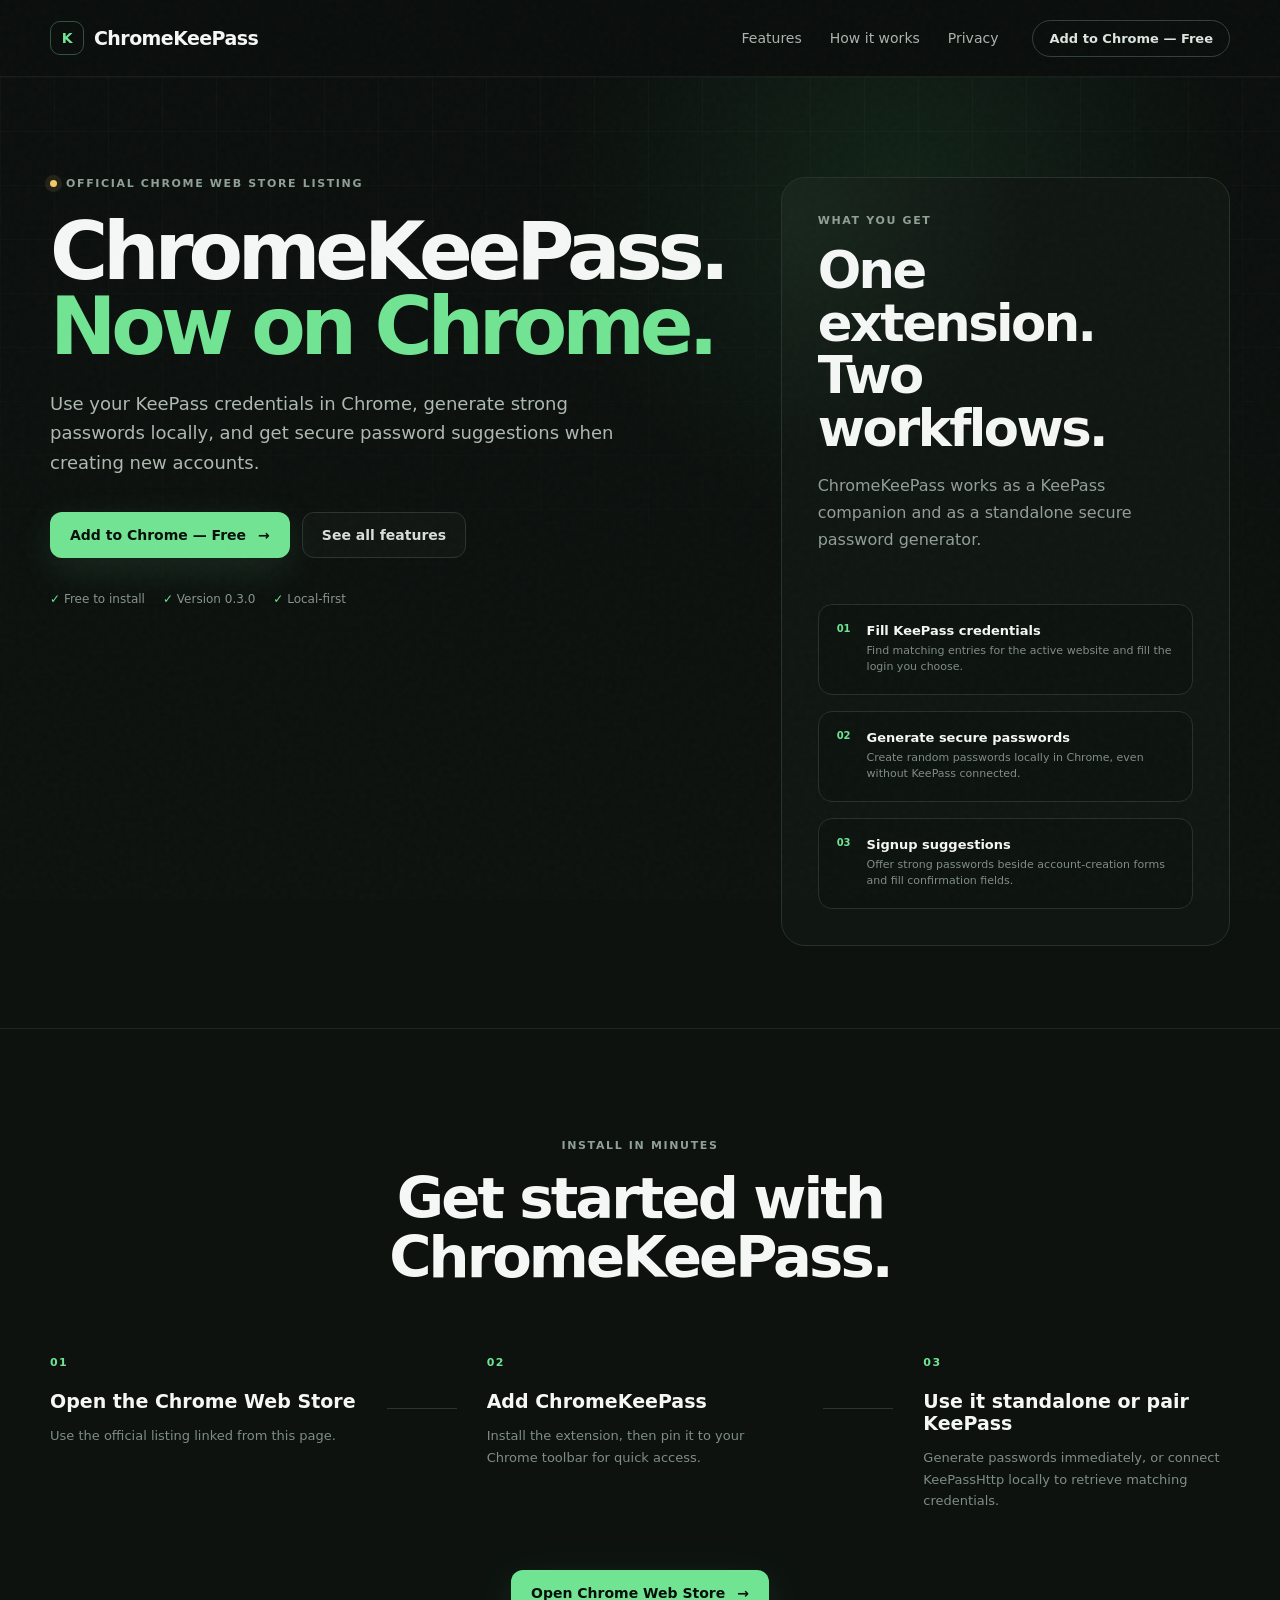
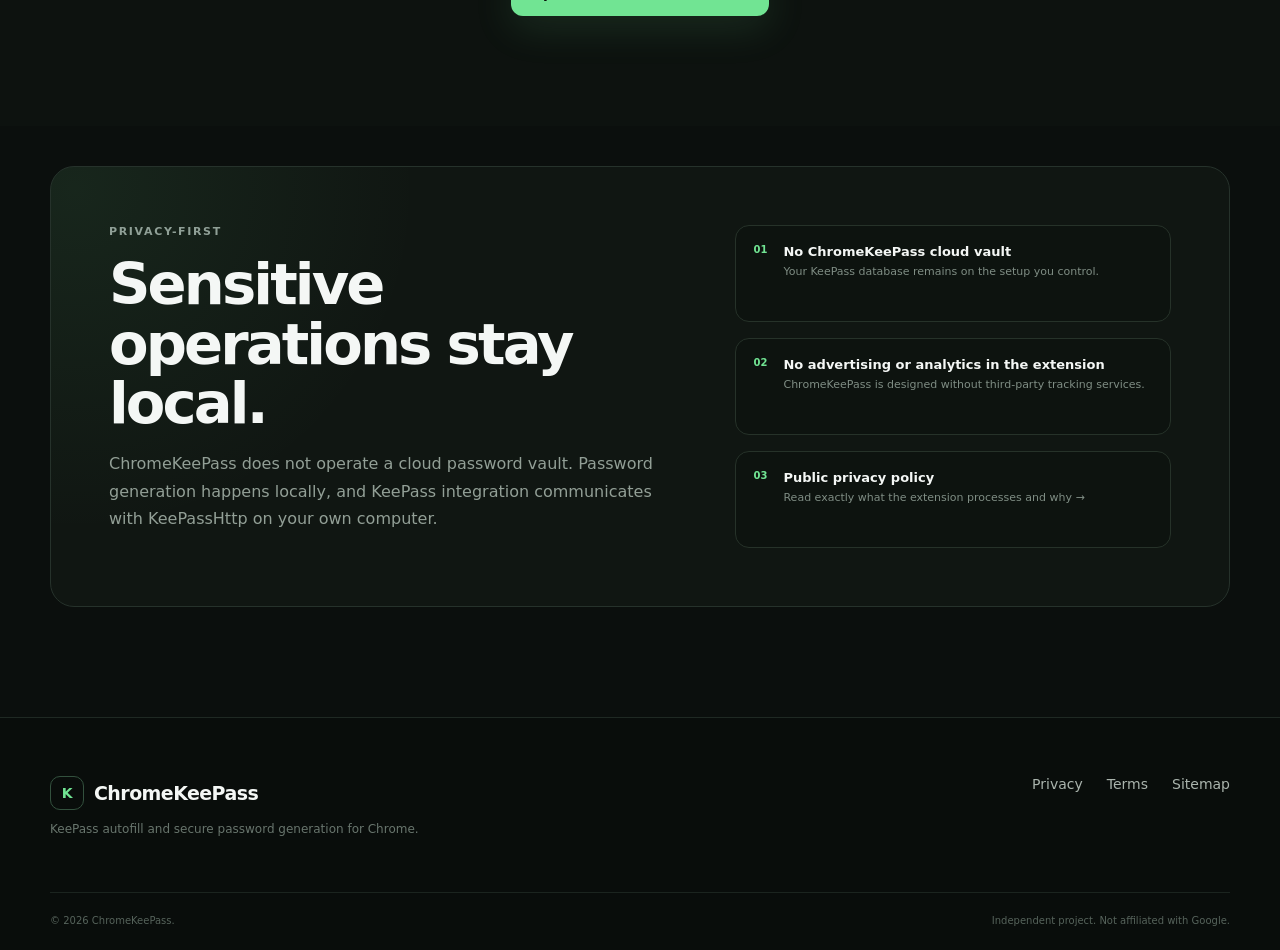
==== chrome-extension/index.html @ 98747f26 "Add files via upload" ====
<!doctype html>
<html lang="en">
<head>
  <meta charset="utf-8">
  <meta name="viewport" content="width=device-width,initial-scale=1">
  <title>ChromeKeePass Chrome Extension — KeePass autofill & secure passwords</title>
  <meta name="description" content="Install the ChromeKeePass Chrome extension to fill KeePass credentials, generate secure passwords locally, and get password suggestions on signup forms.">
  <meta name="theme-color" content="#0b0f0d">
  <meta property="og:type" content="website">
  <meta property="og:title" content="ChromeKeePass Chrome Extension — KeePass autofill & secure passwords">
  <meta property="og:description" content="Free Chrome extension for KeePass autofill, local password generation and secure signup suggestions.">
  <meta property="og:url" content="https://chromekeepass.com/chrome-extension/">
  <meta property="og:image" content="https://chromekeepass.com/assets/og-image.svg">
  <meta name="twitter:card" content="summary_large_image">
  <link rel="canonical" href="https://chromekeepass.com/chrome-extension/">
  <link rel="icon" href="/assets/favicon.svg" type="image/svg+xml">
  <link rel="stylesheet" href="/assets/styles.css">
  <script type="application/ld+json">
  {
    "@context":"https://schema.org",
    "@type":"SoftwareApplication",
    "name":"ChromeKeePass — KeePass companion",
    "applicationCategory":"BrowserApplication",
    "operatingSystem":"Google Chrome",
    "softwareVersion":"0.3.0",
    "description":"Use KeePass credentials in Chrome, generate secure passwords locally, and suggest passwords on account creation forms.",
    "url":"https://chromekeepass.com/chrome-extension/",
    "downloadUrl":"https://chromewebstore.google.com/detail/cpjcaabhelajbdeekeffbkckmcagmgfl",
    "offers":{"@type":"Offer","price":"0","priceCurrency":"USD"}
  }
  </script>
</head>
<body>
  <div class="noise" aria-hidden="true"></div>
  <header class="site-header">
    <div class="container nav-wrap">
      <a class="brand" href="/" aria-label="ChromeKeePass home"><span class="brand-mark small">K</span><span>ChromeKeePass</span></a>
      <nav class="desktop-nav" aria-label="Primary"><a href="/#features">Features</a><a href="/#how">How it works</a><a href="/privacy/">Privacy</a></nav>
      <a class="nav-cta" href="https://chromewebstore.google.com/detail/cpjcaabhelajbdeekeffbkckmcagmgfl" target="_blank" rel="noopener">Add to Chrome — Free</a>
      <button class="menu-btn" type="button" aria-label="Open menu" aria-expanded="false"><span></span><span></span></button>
    </div>
    <div class="mobile-menu" aria-hidden="true"><a href="/">Home</a><a href="/#features">Features</a><a href="https://chromewebstore.google.com/detail/cpjcaabhelajbdeekeffbkckmcagmgfl" target="_blank" rel="noopener">Add to Chrome — Free</a><a href="/privacy/">Privacy</a></div>
  </header>

  <main>
    <section class="hero extension-page-hero">
      <div class="container hero-grid extension-page-grid">
        <div class="hero-copy">
          <div class="eyebrow"><span class="dot review-dot"></span> Official Chrome Web Store listing</div>
          <h1>ChromeKeePass.<br><span>Now on Chrome.</span></h1>
          <p class="hero-lead">Use your KeePass credentials in Chrome, generate strong passwords locally, and get secure password suggestions when creating new accounts.</p>
          <div class="hero-actions">
            <a class="btn btn-primary" href="https://chromewebstore.google.com/detail/cpjcaabhelajbdeekeffbkckmcagmgfl" target="_blank" rel="noopener">Add to Chrome — Free <span>→</span></a>
            <a class="btn btn-ghost" href="/#features">See all features</a>
          </div>
          <div class="trust-row"><span><i>✓</i> Free to install</span><span><i>✓</i> Version 0.3.0</span><span><i>✓</i> Local-first</span></div>
        </div>
        <div class="security-card extension-summary-card">
          <div>
            <div class="eyebrow">WHAT YOU GET</div>
            <h2>One extension. Two workflows.</h2>
            <p>ChromeKeePass works as a KeePass companion and as a standalone secure password generator.</p>
          </div>
          <div class="security-list">
            <div><span>01</span><p><b>Fill KeePass credentials</b><small>Find matching entries for the active website and fill the login you choose.</small></p></div>
            <div><span>02</span><p><b>Generate secure passwords</b><small>Create random passwords locally in Chrome, even without KeePass connected.</small></p></div>
            <div><span>03</span><p><b>Signup suggestions</b><small>Offer strong passwords beside account-creation forms and fill confirmation fields.</small></p></div>
          </div>
        </div>
      </div>
    </section>

    <section class="section how">
      <div class="container">
        <div class="section-head centered"><div class="eyebrow">INSTALL IN MINUTES</div><h2>Get started with ChromeKeePass.</h2></div>
        <div class="steps">
          <article><span>01</span><h3>Open the Chrome Web Store</h3><p>Use the official listing linked from this page.</p></article>
          <div class="step-line"></div>
          <article><span>02</span><h3>Add ChromeKeePass</h3><p>Install the extension, then pin it to your Chrome toolbar for quick access.</p></article>
          <div class="step-line"></div>
          <article><span>03</span><h3>Use it standalone or pair KeePass</h3><p>Generate passwords immediately, or connect KeePassHttp locally to retrieve matching credentials.</p></article>
        </div>
        <div class="extension-install-cta"><a class="btn btn-primary" href="https://chromewebstore.google.com/detail/cpjcaabhelajbdeekeffbkckmcagmgfl" target="_blank" rel="noopener">Open Chrome Web Store <span>→</span></a></div>
      </div>
    </section>

    <section class="section security">
      <div class="container security-card">
        <div><div class="eyebrow">PRIVACY-FIRST</div><h2>Sensitive operations stay local.</h2><p>ChromeKeePass does not operate a cloud password vault. Password generation happens locally, and KeePass integration communicates with KeePassHttp on your own computer.</p></div>
        <div class="security-list">
          <div><span>01</span><p><b>No ChromeKeePass cloud vault</b><small>Your KeePass database remains on the setup you control.</small></p></div>
          <div><span>02</span><p><b>No advertising or analytics in the extension</b><small>ChromeKeePass is designed without third-party tracking services.</small></p></div>
          <div><span>03</span><p><b>Public privacy policy</b><small><a href="/privacy/">Read exactly what the extension processes and why →</a></small></p></div>
        </div>
      </div>
    </section>
  </main>

  <footer>
    <div class="container footer-grid"><div><a class="brand" href="/"><span class="brand-mark small">K</span><span>ChromeKeePass</span></a><p>KeePass autofill and secure password generation for Chrome.</p></div><div class="footer-links"><a href="/privacy/">Privacy</a><a href="/terms/">Terms</a><a href="/sitemap.xml">Sitemap</a></div></div>
    <div class="container footer-bottom"><span>© <span id="year"></span> ChromeKeePass.</span><span>Independent project. Not affiliated with Google.</span></div>
  </footer>
  <script src="/assets/app.js"></script>
</body>
</html>
---- assets/styles.css ----
:root{--bg:#0b0f0d;--panel:#111713;--panel2:#151d18;--text:#f4f7f5;--muted:#9aa69e;--line:#243029;--green:#71e493;--green2:#b8ffca;--ink:#0a130d;--white:#fff;--max:1180px}
*{box-sizing:border-box}html{scroll-behavior:smooth}body{margin:0;background:var(--bg);color:var(--text);font-family:Inter,ui-sans-serif,system-ui,-apple-system,BlinkMacSystemFont,"Segoe UI",sans-serif;-webkit-font-smoothing:antialiased;overflow-x:hidden}a{color:inherit;text-decoration:none}.container{width:min(var(--max),calc(100% - 40px));margin:auto}.noise{position:fixed;inset:0;pointer-events:none;opacity:.035;z-index:100;background-image:url("data:image/svg+xml,%3Csvg viewBox='0 0 180 180' xmlns='http://www.w3.org/2000/svg'%3E%3Cfilter id='n'%3E%3CfeTurbulence type='fractalNoise' baseFrequency='.9' numOctaves='4' stitchTiles='stitch'/%3E%3C/filter%3E%3Crect width='100%25' height='100%25' filter='url(%23n)' opacity='.7'/%3E%3C/svg%3E")}.site-header{position:sticky;top:0;z-index:50;background:rgba(11,15,13,.78);backdrop-filter:blur(18px);border-bottom:1px solid rgba(255,255,255,.06)}.nav-wrap{height:76px;display:flex;align-items:center;gap:34px}.brand{display:inline-flex;align-items:center;gap:10px;font-weight:780;letter-spacing:-.03em;font-size:19px}.brand-mark{width:34px;height:34px;color:var(--green);display:grid;place-items:center}.brand-mark svg{width:34px;height:34px}.brand-mark.small{border:1px solid #33513e;border-radius:10px;font-size:14px}.desktop-nav{display:flex;gap:28px;margin-left:auto}.desktop-nav a,.footer-links a{color:#aab4ad;font-size:14px}.desktop-nav a:hover,.footer-links a:hover{color:#fff}.nav-cta{font-size:13px;font-weight:700;padding:10px 16px;border:1px solid #334239;border-radius:999px;color:#dce5df}.menu-btn,.mobile-menu{display:none}.hero{position:relative;padding:100px 0 82px;background:radial-gradient(circle at 70% 12%,rgba(69,194,106,.11),transparent 28%),linear-gradient(180deg,#0b0f0d 0%,#0d120f 100%);overflow:hidden}.hero:before{content:"";position:absolute;inset:0;background-image:linear-gradient(rgba(255,255,255,.025) 1px,transparent 1px),linear-gradient(90deg,rgba(255,255,255,.025) 1px,transparent 1px);background-size:54px 54px;mask-image:linear-gradient(to bottom,black,transparent 80%)}.hero-grid{position:relative;display:grid;grid-template-columns:.95fr 1.05fr;gap:56px;align-items:center}.eyebrow{font-size:11px;letter-spacing:.15em;font-weight:800;color:#90a097;display:flex;align-items:center;gap:9px;text-transform:uppercase}.dot{width:7px;height:7px;border-radius:50%;background:var(--green);box-shadow:0 0 0 5px rgba(113,228,147,.1)}h1{font-size:clamp(56px,6.2vw,88px);line-height:.95;margin:24px 0 24px;letter-spacing:-.065em;font-weight:820}h1 span{color:var(--green)}.hero-lead{font-size:18px;line-height:1.65;color:#aeb9b1;max-width:610px}.hero-actions{display:flex;gap:12px;margin:34px 0}.btn{display:inline-flex;align-items:center;justify-content:center;gap:12px;border-radius:12px;padding:14px 19px;font-size:14px;font-weight:760;border:1px solid transparent;cursor:pointer}.btn-primary{background:var(--green);color:#08100a;box-shadow:0 12px 40px rgba(113,228,147,.12)}.btn-primary:hover{background:#83eea2}.btn-ghost{border-color:#2a352e;color:#d8dfda;background:rgba(255,255,255,.02)}.btn-light{background:white;color:#0a0f0c;padding:14px 22px}.trust-row{display:flex;gap:18px;flex-wrap:wrap;color:#87958b;font-size:12px}.trust-row i{font-style:normal;color:var(--green)}.hero-visual{position:relative;min-height:570px;display:grid;place-items:center}.browser-card{position:relative;width:min(100%,610px);height:460px;border:1px solid #334039;border-radius:20px;background:#151b17;box-shadow:0 40px 100px rgba(0,0,0,.45);overflow:visible;transform:rotate(1.2deg)}.browser-top{height:48px;border-bottom:1px solid #2d3731;background:#111612;border-radius:20px 20px 0 0;display:flex;align-items:center;gap:7px;padding:0 14px}.browser-top>span{width:8px;height:8px;border-radius:50%;background:#4a5650}.address{margin-left:12px;background:#1a211d;border:1px solid #2a342e;border-radius:7px;width:68%;height:28px;display:flex;align-items:center;padding:0 12px;color:#68766d;font-size:10px}.demo-page{height:411px;border-radius:0 0 20px 20px;background:linear-gradient(145deg,#0f1511,#18211b);display:flex;flex-direction:column;align-items:center;padding-top:52px}.demo-logo{font-weight:900;letter-spacing:.2em;color:#5a675f;font-size:13px}.login-card{margin-top:28px;width:66%;padding:24px;background:#f5f7f5;border-radius:14px;color:#172019;box-shadow:0 15px 60px rgba(0,0,0,.2)}.mini-label{font-size:14px;font-weight:800;margin:0 0 16px}.field{border:1px solid #dce2de;border-radius:8px;padding:10px 12px;margin-top:10px}.field span{display:block;color:#8a938d;font-size:8px;text-transform:uppercase;letter-spacing:.12em}.field b{font-size:11px}.fake-button{margin-top:14px;background:#101a13;color:white;text-align:center;border-radius:8px;padding:10px;font-size:10px;font-weight:800}.extension-popover{position:absolute;right:-40px;top:88px;width:330px;background:#0e1510;border:1px solid #35433a;border-radius:18px;box-shadow:0 30px 80px rgba(0,0,0,.55);padding:16px;transform:rotate(-1.2deg)}.pop-head{display:flex;align-items:center;gap:10px}.mini-mark{width:34px;height:34px;border-radius:10px;background:rgba(113,228,147,.12);color:var(--green);display:grid;place-items:center;font-weight:900}.pop-head strong{display:block;font-size:12px}.pop-head small{display:block;color:#77847b;font-size:9px;margin-top:2px}.status{margin-left:auto;width:8px;height:8px;background:var(--green);border-radius:50%;box-shadow:0 0 0 5px rgba(113,228,147,.08)}.site-match{margin-top:16px}.site-match>small{color:#6f7c74;font-size:9px;text-transform:uppercase;letter-spacing:.11em}.credential{display:flex;align-items:center;gap:10px;background:#151e18;border:1px solid #27352c;border-radius:12px;padding:11px;margin-top:8px}.avatar{width:32px;height:32px;border-radius:9px;background:#213126;color:var(--green2);display:grid;place-items:center;font-size:11px;font-weight:900}.credential div:nth-child(2){min-width:0}.credential strong,.credential span{display:block;white-space:nowrap;overflow:hidden;text-overflow:ellipsis}.credential strong{font-size:10px}.credential span{font-size:8px;color:#6d796f;margin-top:2px}.credential button{margin-left:auto;background:var(--green);border:0;border-radius:8px;width:28px;height:28px;font-weight:900}.pop-foot{display:flex;justify-content:space-between;color:#738078;font-size:8px;margin-top:12px;padding:0 3px}.pop-foot b{color:#aeb9b1}.float-chip{position:absolute;padding:9px 12px;border:1px solid #344139;border-radius:999px;background:#111713;color:#c6d0c9;font-size:10px;font-weight:700;box-shadow:0 12px 30px rgba(0,0,0,.25)}.chip-one{left:6px;bottom:58px}.chip-two{right:0;bottom:12px}.logos-strip{border-top:1px solid #1d2721;border-bottom:1px solid #1d2721;background:#0c110e}.strip-inner{height:86px;display:flex;align-items:center;justify-content:center;gap:24px;color:#546159}.strip-inner>span{font-size:11px;text-transform:uppercase;letter-spacing:.12em;margin-right:34px}.strip-inner b{font-size:12px;letter-spacing:.16em;color:#78857d}.strip-inner i{font-style:normal;color:#334139}.section{padding:110px 0}.section-head{max-width:700px}.section-head h2,.security-card h2,.early-card h2{font-size:clamp(38px,4.5vw,62px);line-height:1.03;letter-spacing:-.05em;margin:17px 0}.section-head p,.security-card>div>p,.early-card p{color:#929f96;line-height:1.7;font-size:16px}.feature-grid{margin-top:52px;display:grid;grid-template-columns:repeat(3,1fr);gap:14px}.feature-card{min-height:260px;border:1px solid #243029;background:linear-gradient(160deg,#111713,#0e1410);border-radius:18px;padding:28px;position:relative;overflow:hidden}.feature-card.featured{grid-column:span 2;background:radial-gradient(circle at 88% 18%,rgba(113,228,147,.09),transparent 35%),#111713}.icon{width:42px;height:42px;border-radius:12px;display:grid;place-items:center;background:#18221b;border:1px solid #2b3930}.feature-card h3{font-size:20px;margin:30px 0 10px;letter-spacing:-.03em}.feature-card p{color:#88968d;font-size:14px;line-height:1.65;max-width:430px}.mini-ui{position:absolute;right:26px;bottom:24px;width:49%;display:flex;align-items:center;gap:10px;background:#0c120e;border:1px solid #27342c;border-radius:12px;padding:12px}.site-dot{width:32px;height:32px;border-radius:10px;background:#1b2a20;color:var(--green);display:grid;place-items:center;font-weight:900}.mini-ui small,.mini-ui strong{display:block}.mini-ui small{color:#68756c;font-size:8px}.mini-ui strong{font-size:10px}.mini-ui b{margin-left:auto;font-size:9px;color:var(--green)}.how{border-top:1px solid #1e2822;background:#0d120f}.centered{text-align:center;margin:0 auto}.centered .eyebrow{justify-content:center}.steps{display:grid;grid-template-columns:1fr auto 1fr auto 1fr;gap:30px;align-items:start;margin-top:64px}.steps article span{color:var(--green);font-size:11px;font-weight:900;letter-spacing:.13em}.steps h3{font-size:19px;margin:20px 0 8px}.steps p{font-size:13px;color:#7f8d84;line-height:1.65}.step-line{width:70px;height:1px;background:#2a352f;margin-top:57px}.security{padding-top:40px}.security-card{border:1px solid #26322b;border-radius:24px;padding:58px;display:grid;grid-template-columns:1fr .8fr;gap:80px;background:radial-gradient(circle at 2% 5%,rgba(113,228,147,.08),transparent 28%),#101612}.security-list{display:grid;gap:16px}.security-list>div{display:flex;gap:16px;padding:18px;border:1px solid #263229;border-radius:14px;background:#0d130f}.security-list span{font-size:10px;color:var(--green);font-weight:800}.security-list p{margin:0}.security-list b,.security-list small{display:block}.security-list b{font-size:13px}.security-list small{font-size:11px;color:#7f8d84;margin-top:5px;line-height:1.5}.early{padding-top:20px}.early-card{position:relative;text-align:center;overflow:hidden;border-radius:26px;background:var(--green);color:#09110b;padding:82px 28px}.early-card .glow{position:absolute;width:420px;height:420px;border-radius:50%;right:-80px;top:-220px;background:rgba(255,255,255,.28);filter:blur(20px)}.early-card>*:not(.glow){position:relative}.eyebrow.light{color:#2a5a37;justify-content:center}.eyebrow.light .dot{background:#0d3419;box-shadow:0 0 0 5px rgba(10,52,24,.1)}.early-card h2{max-width:850px;margin:18px auto}.early-card p{max-width:620px;margin:0 auto 28px;color:#326041}.early-card small{display:block;margin-top:12px;color:#3c6748}.faq-grid{display:grid;grid-template-columns:.6fr 1fr;gap:80px}.accordion details{border-bottom:1px solid #25312a;padding:22px 0}.accordion summary{list-style:none;cursor:pointer;font-size:15px;font-weight:750;display:flex;justify-content:space-between}.accordion summary::-webkit-details-marker{display:none}.accordion summary span{color:#6f7f74}.accordion details[open] summary span{transform:rotate(45deg)}.accordion p{font-size:13px;line-height:1.7;color:#86948b;max-width:680px}footer{border-top:1px solid #1f2923;padding:58px 0 24px;background:#090d0b}.footer-grid{display:flex;justify-content:space-between;align-items:flex-start}.footer-grid p{font-size:12px;color:#68756d;margin:12px 0}.footer-links{display:flex;gap:24px}.footer-bottom{border-top:1px solid #1b241f;margin-top:44px;padding-top:22px;display:flex;justify-content:space-between;color:#56635b;font-size:10px}
.legal-page{min-height:70vh;padding:90px 0 120px}.legal-shell{max-width:760px}.legal-shell h1{font-size:56px}.legal-shell h2{font-size:22px;margin-top:40px}.legal-shell p,.legal-shell li{color:#96a29a;line-height:1.75;font-size:14px}.legal-shell .updated{color:#68756d;font-size:12px;margin-bottom:36px}.back-link{display:inline-flex;margin-bottom:30px;color:var(--green);font-size:13px}
.not-found{min-height:calc(100vh - 77px);display:grid;place-items:center;text-align:center;padding:40px}.not-found .code{font-size:clamp(120px,22vw,260px);font-weight:900;letter-spacing:-.09em;color:#15211a;line-height:.7}.not-found h1{font-size:46px;margin:30px 0 12px}.not-found p{color:#849188;max-width:480px;margin:0 auto 28px}
@media(max-width:900px){.desktop-nav,.nav-cta{display:none}.menu-btn{display:grid;margin-left:auto;width:42px;height:42px;background:transparent;border:1px solid #2b3730;border-radius:10px;place-content:center;gap:6px}.menu-btn span{display:block;width:18px;height:1px;background:#d8e0da}.mobile-menu{position:absolute;left:0;right:0;top:76px;background:#0d120f;border-bottom:1px solid #263029;padding:14px 20px 20px}.mobile-menu.open{display:grid;gap:4px}.mobile-menu a{padding:13px;border-bottom:1px solid #1b241f;color:#c1cbc4}.hero{padding-top:72px}.hero-grid{grid-template-columns:1fr}.hero-copy{text-align:center}.hero-copy .eyebrow{justify-content:center}.hero-lead{margin-left:auto;margin-right:auto}.hero-actions,.trust-row{justify-content:center}.hero-visual{min-height:520px}.feature-grid{grid-template-columns:1fr 1fr}.feature-card.featured{grid-column:span 2}.steps{grid-template-columns:1fr;gap:12px}.step-line{width:1px;height:34px;margin:0 0 0 16px}.security-card{grid-template-columns:1fr;gap:40px;padding:38px}.faq-grid{grid-template-columns:1fr;gap:20px}}
@media(max-width:620px){.container{width:min(100% - 28px,var(--max))}.nav-wrap{height:68px}.mobile-menu{top:68px}.hero{padding:58px 0 48px}.hero-grid{gap:28px}h1{font-size:50px}.hero-lead{font-size:15px}.hero-actions{flex-direction:column;align-items:stretch;max-width:380px;margin:28px auto}.trust-row{gap:10px 14px;font-size:10px}.hero-visual{min-height:400px}.browser-card{height:330px}.browser-top{height:38px}.demo-page{height:291px;padding-top:28px}.login-card{margin-top:18px;width:78%;padding:16px}.extension-popover{width:260px;right:-8px;top:66px;padding:12px}.float-chip{font-size:8px}.chip-one{left:-5px;bottom:22px}.chip-two{right:-5px;bottom:-20px}.logos-strip{display:none}.section{padding:78px 0}.section-head h2,.security-card h2,.early-card h2{font-size:39px}.feature-grid{grid-template-columns:1fr}.feature-card.featured{grid-column:span 1;min-height:320px}.mini-ui{left:24px;right:24px;bottom:22px;width:auto}.security-card{padding:26px;border-radius:18px}.early-card{padding:58px 20px;border-radius:20px}.faq-grid{gap:0}.footer-grid,.footer-bottom{flex-direction:column;gap:24px}.footer-links{flex-wrap:wrap}.footer-bottom{gap:8px}.legal-shell h1{font-size:44px}.not-found h1{font-size:36px}}

/* Release status */
.review-dot{background:#f3c969;box-shadow:0 0 0 5px rgba(243,201,105,.10)}
.review-card{background:linear-gradient(135deg,#71e493 0%,#95efae 100%)}
.status-button{cursor:default;user-select:none;opacity:.92}

/* Chrome Web Store live + dedicated extension page */
.extension-page-grid{align-items:stretch}.extension-summary-card{padding:36px;gap:34px;grid-template-columns:1fr}.extension-summary-card h2{font-size:clamp(34px,4vw,52px)}.extension-install-cta{display:flex;justify-content:center;margin-top:46px}.mobile-menu a[href*="chromewebstore"]{color:var(--green);font-weight:800}.nav-cta:hover{border-color:#71e493;color:#71e493}.early-card .btn-light{margin-top:2px}
@media(max-width:900px){.extension-page-grid{grid-template-columns:1fr}.extension-summary-card{margin-top:12px}}
@media(max-width:620px){.extension-summary-card{padding:24px}.extension-install-cta .btn{width:100%}}
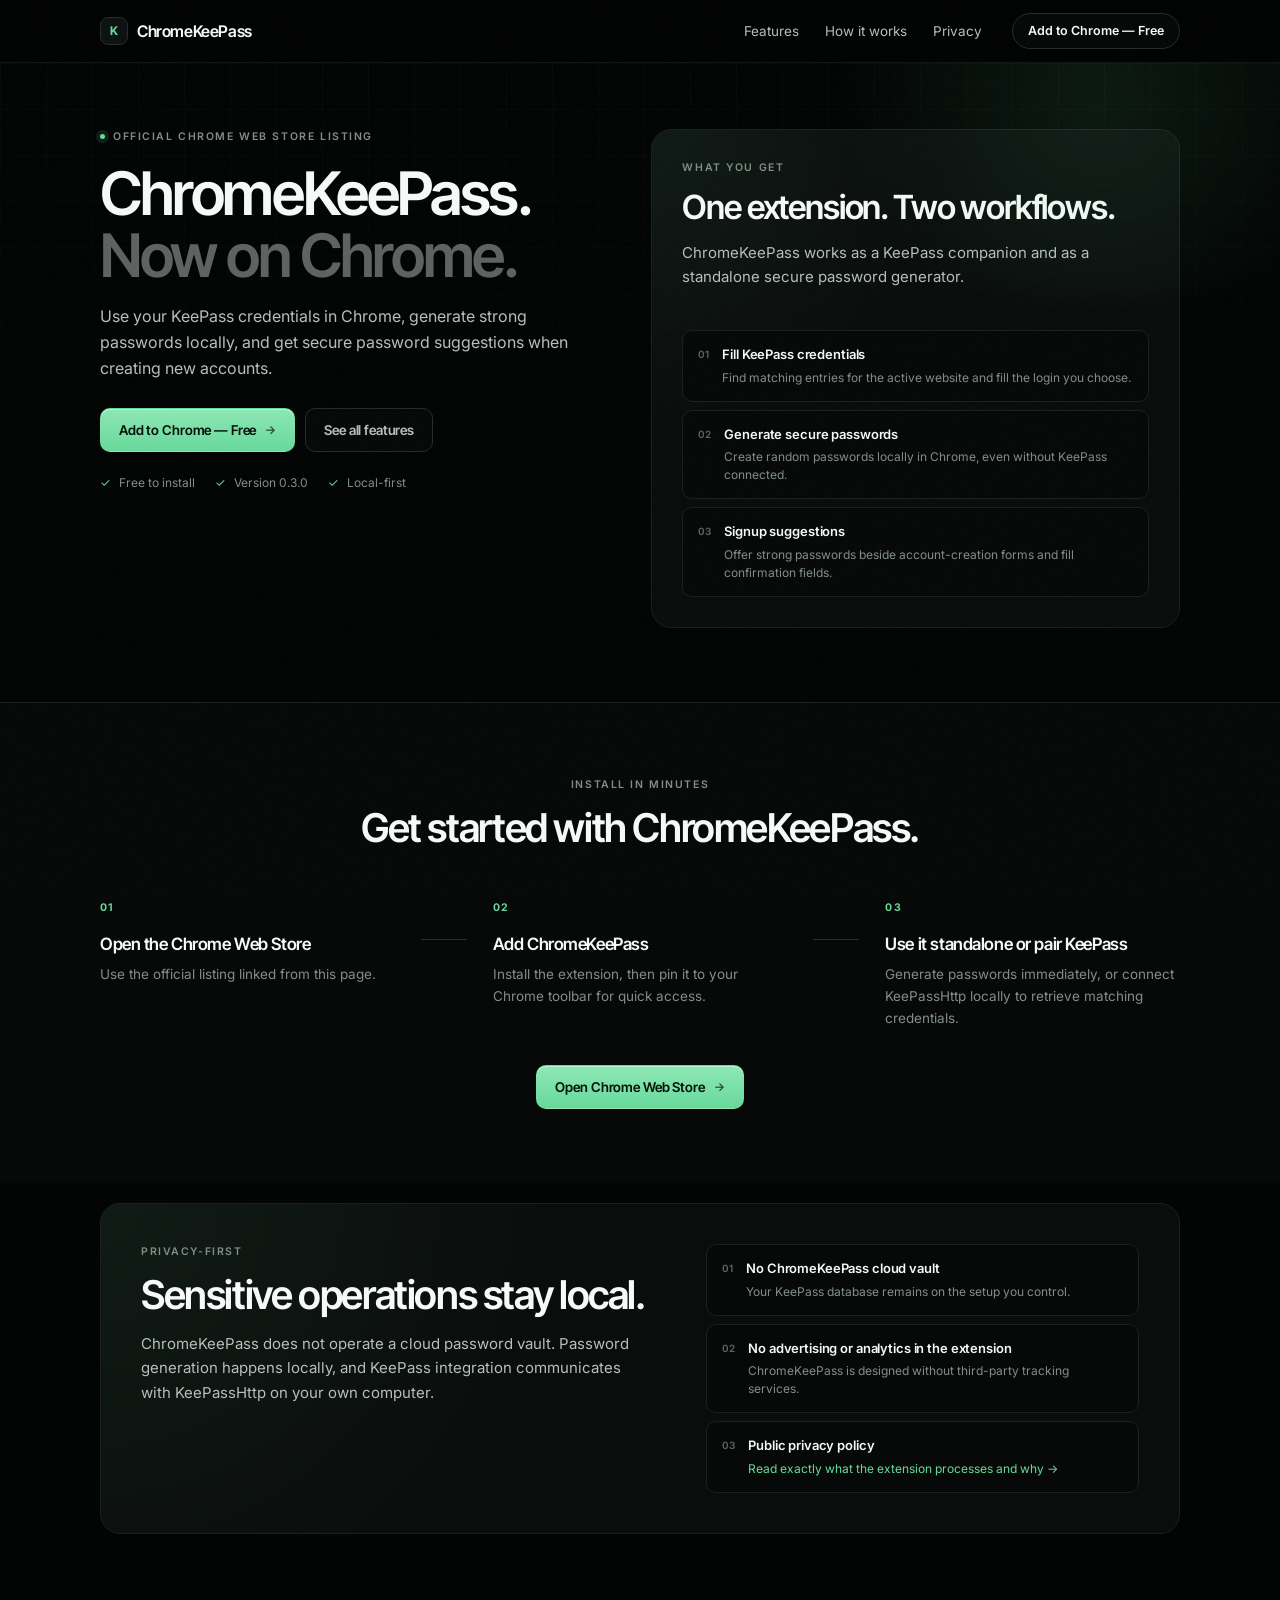
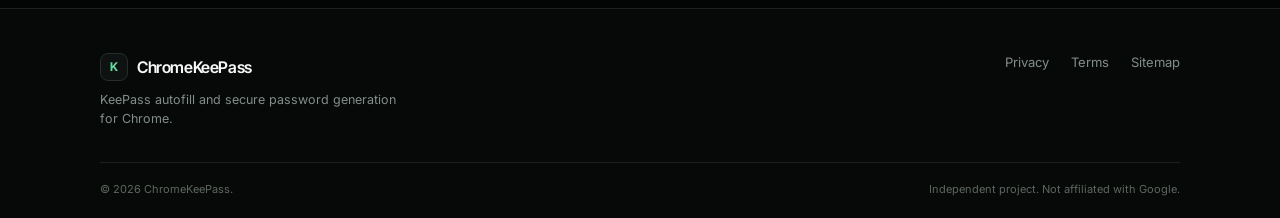
==== commit c18b0ec4: "Add files via upload" ====
--- a/chrome-extension/index.html
+++ b/chrome-extension/index.html
@@ -3,14 +3,17 @@
 <head>
   <meta charset="utf-8">
   <meta name="viewport" content="width=device-width,initial-scale=1">
-  <title>ChromeKeePass Chrome Extension — KeePass autofill & secure passwords</title>
+  <title>ChromeKeePass Chrome Extension — KeePass autofill &amp; secure passwords</title>
   <meta name="description" content="Install the ChromeKeePass Chrome extension to fill KeePass credentials, generate secure passwords locally, and get password suggestions on signup forms.">
-  <meta name="theme-color" content="#0b0f0d">
+  <meta name="theme-color" content="#030504">
   <meta property="og:type" content="website">
-  <meta property="og:title" content="ChromeKeePass Chrome Extension — KeePass autofill & secure passwords">
+  <meta property="og:title" content="ChromeKeePass Chrome Extension — KeePass autofill &amp; secure passwords">
   <meta property="og:description" content="Free Chrome extension for KeePass autofill, local password generation and secure signup suggestions.">
   <meta property="og:url" content="https://chromekeepass.com/chrome-extension/">
-  <meta property="og:image" content="https://chromekeepass.com/assets/og-image.svg">
+  <meta property="og:image" content="https://chromekeepass.com/assets/og-image.png">
+  <meta property="og:image:width" content="1200">
+  <meta property="og:image:height" content="630">
+  <meta property="og:image:alt" content="ChromeKeePass — KeePass autofill and secure passwords for Chrome">
   <meta name="twitter:card" content="summary_large_image">
   <link rel="canonical" href="https://chromekeepass.com/chrome-extension/">
   <link rel="icon" href="/assets/favicon.svg" type="image/svg+xml">
--- a/assets/styles.css
+++ b/assets/styles.css
@@ -1,16 +1,537 @@
-:root{--bg:#0b0f0d;--panel:#111713;--panel2:#151d18;--text:#f4f7f5;--muted:#9aa69e;--line:#243029;--green:#71e493;--green2:#b8ffca;--ink:#0a130d;--white:#fff;--max:1180px}
-*{box-sizing:border-box}html{scroll-behavior:smooth}body{margin:0;background:var(--bg);color:var(--text);font-family:Inter,ui-sans-serif,system-ui,-apple-system,BlinkMacSystemFont,"Segoe UI",sans-serif;-webkit-font-smoothing:antialiased;overflow-x:hidden}a{color:inherit;text-decoration:none}.container{width:min(var(--max),calc(100% - 40px));margin:auto}.noise{position:fixed;inset:0;pointer-events:none;opacity:.035;z-index:100;background-image:url("data:image/svg+xml,%3Csvg viewBox='0 0 180 180' xmlns='http://www.w3.org/2000/svg'%3E%3Cfilter id='n'%3E%3CfeTurbulence type='fractalNoise' baseFrequency='.9' numOctaves='4' stitchTiles='stitch'/%3E%3C/filter%3E%3Crect width='100%25' height='100%25' filter='url(%23n)' opacity='.7'/%3E%3C/svg%3E")}.site-header{position:sticky;top:0;z-index:50;background:rgba(11,15,13,.78);backdrop-filter:blur(18px);border-bottom:1px solid rgba(255,255,255,.06)}.nav-wrap{height:76px;display:flex;align-items:center;gap:34px}.brand{display:inline-flex;align-items:center;gap:10px;font-weight:780;letter-spacing:-.03em;font-size:19px}.brand-mark{width:34px;height:34px;color:var(--green);display:grid;place-items:center}.brand-mark svg{width:34px;height:34px}.brand-mark.small{border:1px solid #33513e;border-radius:10px;font-size:14px}.desktop-nav{display:flex;gap:28px;margin-left:auto}.desktop-nav a,.footer-links a{color:#aab4ad;font-size:14px}.desktop-nav a:hover,.footer-links a:hover{color:#fff}.nav-cta{font-size:13px;font-weight:700;padding:10px 16px;border:1px solid #334239;border-radius:999px;color:#dce5df}.menu-btn,.mobile-menu{display:none}.hero{position:relative;padding:100px 0 82px;background:radial-gradient(circle at 70% 12%,rgba(69,194,106,.11),transparent 28%),linear-gradient(180deg,#0b0f0d 0%,#0d120f 100%);overflow:hidden}.hero:before{content:"";position:absolute;inset:0;background-image:linear-gradient(rgba(255,255,255,.025) 1px,transparent 1px),linear-gradient(90deg,rgba(255,255,255,.025) 1px,transparent 1px);background-size:54px 54px;mask-image:linear-gradient(to bottom,black,transparent 80%)}.hero-grid{position:relative;display:grid;grid-template-columns:.95fr 1.05fr;gap:56px;align-items:center}.eyebrow{font-size:11px;letter-spacing:.15em;font-weight:800;color:#90a097;display:flex;align-items:center;gap:9px;text-transform:uppercase}.dot{width:7px;height:7px;border-radius:50%;background:var(--green);box-shadow:0 0 0 5px rgba(113,228,147,.1)}h1{font-size:clamp(56px,6.2vw,88px);line-height:.95;margin:24px 0 24px;letter-spacing:-.065em;font-weight:820}h1 span{color:var(--green)}.hero-lead{font-size:18px;line-height:1.65;color:#aeb9b1;max-width:610px}.hero-actions{display:flex;gap:12px;margin:34px 0}.btn{display:inline-flex;align-items:center;justify-content:center;gap:12px;border-radius:12px;padding:14px 19px;font-size:14px;font-weight:760;border:1px solid transparent;cursor:pointer}.btn-primary{background:var(--green);color:#08100a;box-shadow:0 12px 40px rgba(113,228,147,.12)}.btn-primary:hover{background:#83eea2}.btn-ghost{border-color:#2a352e;color:#d8dfda;background:rgba(255,255,255,.02)}.btn-light{background:white;color:#0a0f0c;padding:14px 22px}.trust-row{display:flex;gap:18px;flex-wrap:wrap;color:#87958b;font-size:12px}.trust-row i{font-style:normal;color:var(--green)}.hero-visual{position:relative;min-height:570px;display:grid;place-items:center}.browser-card{position:relative;width:min(100%,610px);height:460px;border:1px solid #334039;border-radius:20px;background:#151b17;box-shadow:0 40px 100px rgba(0,0,0,.45);overflow:visible;transform:rotate(1.2deg)}.browser-top{height:48px;border-bottom:1px solid #2d3731;background:#111612;border-radius:20px 20px 0 0;display:flex;align-items:center;gap:7px;padding:0 14px}.browser-top>span{width:8px;height:8px;border-radius:50%;background:#4a5650}.address{margin-left:12px;background:#1a211d;border:1px solid #2a342e;border-radius:7px;width:68%;height:28px;display:flex;align-items:center;padding:0 12px;color:#68766d;font-size:10px}.demo-page{height:411px;border-radius:0 0 20px 20px;background:linear-gradient(145deg,#0f1511,#18211b);display:flex;flex-direction:column;align-items:center;padding-top:52px}.demo-logo{font-weight:900;letter-spacing:.2em;color:#5a675f;font-size:13px}.login-card{margin-top:28px;width:66%;padding:24px;background:#f5f7f5;border-radius:14px;color:#172019;box-shadow:0 15px 60px rgba(0,0,0,.2)}.mini-label{font-size:14px;font-weight:800;margin:0 0 16px}.field{border:1px solid #dce2de;border-radius:8px;padding:10px 12px;margin-top:10px}.field span{display:block;color:#8a938d;font-size:8px;text-transform:uppercase;letter-spacing:.12em}.field b{font-size:11px}.fake-button{margin-top:14px;background:#101a13;color:white;text-align:center;border-radius:8px;padding:10px;font-size:10px;font-weight:800}.extension-popover{position:absolute;right:-40px;top:88px;width:330px;background:#0e1510;border:1px solid #35433a;border-radius:18px;box-shadow:0 30px 80px rgba(0,0,0,.55);padding:16px;transform:rotate(-1.2deg)}.pop-head{display:flex;align-items:center;gap:10px}.mini-mark{width:34px;height:34px;border-radius:10px;background:rgba(113,228,147,.12);color:var(--green);display:grid;place-items:center;font-weight:900}.pop-head strong{display:block;font-size:12px}.pop-head small{display:block;color:#77847b;font-size:9px;margin-top:2px}.status{margin-left:auto;width:8px;height:8px;background:var(--green);border-radius:50%;box-shadow:0 0 0 5px rgba(113,228,147,.08)}.site-match{margin-top:16px}.site-match>small{color:#6f7c74;font-size:9px;text-transform:uppercase;letter-spacing:.11em}.credential{display:flex;align-items:center;gap:10px;background:#151e18;border:1px solid #27352c;border-radius:12px;padding:11px;margin-top:8px}.avatar{width:32px;height:32px;border-radius:9px;background:#213126;color:var(--green2);display:grid;place-items:center;font-size:11px;font-weight:900}.credential div:nth-child(2){min-width:0}.credential strong,.credential span{display:block;white-space:nowrap;overflow:hidden;text-overflow:ellipsis}.credential strong{font-size:10px}.credential span{font-size:8px;color:#6d796f;margin-top:2px}.credential button{margin-left:auto;background:var(--green);border:0;border-radius:8px;width:28px;height:28px;font-weight:900}.pop-foot{display:flex;justify-content:space-between;color:#738078;font-size:8px;margin-top:12px;padding:0 3px}.pop-foot b{color:#aeb9b1}.float-chip{position:absolute;padding:9px 12px;border:1px solid #344139;border-radius:999px;background:#111713;color:#c6d0c9;font-size:10px;font-weight:700;box-shadow:0 12px 30px rgba(0,0,0,.25)}.chip-one{left:6px;bottom:58px}.chip-two{right:0;bottom:12px}.logos-strip{border-top:1px solid #1d2721;border-bottom:1px solid #1d2721;background:#0c110e}.strip-inner{height:86px;display:flex;align-items:center;justify-content:center;gap:24px;color:#546159}.strip-inner>span{font-size:11px;text-transform:uppercase;letter-spacing:.12em;margin-right:34px}.strip-inner b{font-size:12px;letter-spacing:.16em;color:#78857d}.strip-inner i{font-style:normal;color:#334139}.section{padding:110px 0}.section-head{max-width:700px}.section-head h2,.security-card h2,.early-card h2{font-size:clamp(38px,4.5vw,62px);line-height:1.03;letter-spacing:-.05em;margin:17px 0}.section-head p,.security-card>div>p,.early-card p{color:#929f96;line-height:1.7;font-size:16px}.feature-grid{margin-top:52px;display:grid;grid-template-columns:repeat(3,1fr);gap:14px}.feature-card{min-height:260px;border:1px solid #243029;background:linear-gradient(160deg,#111713,#0e1410);border-radius:18px;padding:28px;position:relative;overflow:hidden}.feature-card.featured{grid-column:span 2;background:radial-gradient(circle at 88% 18%,rgba(113,228,147,.09),transparent 35%),#111713}.icon{width:42px;height:42px;border-radius:12px;display:grid;place-items:center;background:#18221b;border:1px solid #2b3930}.feature-card h3{font-size:20px;margin:30px 0 10px;letter-spacing:-.03em}.feature-card p{color:#88968d;font-size:14px;line-height:1.65;max-width:430px}.mini-ui{position:absolute;right:26px;bottom:24px;width:49%;display:flex;align-items:center;gap:10px;background:#0c120e;border:1px solid #27342c;border-radius:12px;padding:12px}.site-dot{width:32px;height:32px;border-radius:10px;background:#1b2a20;color:var(--green);display:grid;place-items:center;font-weight:900}.mini-ui small,.mini-ui strong{display:block}.mini-ui small{color:#68756c;font-size:8px}.mini-ui strong{font-size:10px}.mini-ui b{margin-left:auto;font-size:9px;color:var(--green)}.how{border-top:1px solid #1e2822;background:#0d120f}.centered{text-align:center;margin:0 auto}.centered .eyebrow{justify-content:center}.steps{display:grid;grid-template-columns:1fr auto 1fr auto 1fr;gap:30px;align-items:start;margin-top:64px}.steps article span{color:var(--green);font-size:11px;font-weight:900;letter-spacing:.13em}.steps h3{font-size:19px;margin:20px 0 8px}.steps p{font-size:13px;color:#7f8d84;line-height:1.65}.step-line{width:70px;height:1px;background:#2a352f;margin-top:57px}.security{padding-top:40px}.security-card{border:1px solid #26322b;border-radius:24px;padding:58px;display:grid;grid-template-columns:1fr .8fr;gap:80px;background:radial-gradient(circle at 2% 5%,rgba(113,228,147,.08),transparent 28%),#101612}.security-list{display:grid;gap:16px}.security-list>div{display:flex;gap:16px;padding:18px;border:1px solid #263229;border-radius:14px;background:#0d130f}.security-list span{font-size:10px;color:var(--green);font-weight:800}.security-list p{margin:0}.security-list b,.security-list small{display:block}.security-list b{font-size:13px}.security-list small{font-size:11px;color:#7f8d84;margin-top:5px;line-height:1.5}.early{padding-top:20px}.early-card{position:relative;text-align:center;overflow:hidden;border-radius:26px;background:var(--green);color:#09110b;padding:82px 28px}.early-card .glow{position:absolute;width:420px;height:420px;border-radius:50%;right:-80px;top:-220px;background:rgba(255,255,255,.28);filter:blur(20px)}.early-card>*:not(.glow){position:relative}.eyebrow.light{color:#2a5a37;justify-content:center}.eyebrow.light .dot{background:#0d3419;box-shadow:0 0 0 5px rgba(10,52,24,.1)}.early-card h2{max-width:850px;margin:18px auto}.early-card p{max-width:620px;margin:0 auto 28px;color:#326041}.early-card small{display:block;margin-top:12px;color:#3c6748}.faq-grid{display:grid;grid-template-columns:.6fr 1fr;gap:80px}.accordion details{border-bottom:1px solid #25312a;padding:22px 0}.accordion summary{list-style:none;cursor:pointer;font-size:15px;font-weight:750;display:flex;justify-content:space-between}.accordion summary::-webkit-details-marker{display:none}.accordion summary span{color:#6f7f74}.accordion details[open] summary span{transform:rotate(45deg)}.accordion p{font-size:13px;line-height:1.7;color:#86948b;max-width:680px}footer{border-top:1px solid #1f2923;padding:58px 0 24px;background:#090d0b}.footer-grid{display:flex;justify-content:space-between;align-items:flex-start}.footer-grid p{font-size:12px;color:#68756d;margin:12px 0}.footer-links{display:flex;gap:24px}.footer-bottom{border-top:1px solid #1b241f;margin-top:44px;padding-top:22px;display:flex;justify-content:space-between;color:#56635b;font-size:10px}
-.legal-page{min-height:70vh;padding:90px 0 120px}.legal-shell{max-width:760px}.legal-shell h1{font-size:56px}.legal-shell h2{font-size:22px;margin-top:40px}.legal-shell p,.legal-shell li{color:#96a29a;line-height:1.75;font-size:14px}.legal-shell .updated{color:#68756d;font-size:12px;margin-bottom:36px}.back-link{display:inline-flex;margin-bottom:30px;color:var(--green);font-size:13px}
-.not-found{min-height:calc(100vh - 77px);display:grid;place-items:center;text-align:center;padding:40px}.not-found .code{font-size:clamp(120px,22vw,260px);font-weight:900;letter-spacing:-.09em;color:#15211a;line-height:.7}.not-found h1{font-size:46px;margin:30px 0 12px}.not-found p{color:#849188;max-width:480px;margin:0 auto 28px}
-@media(max-width:900px){.desktop-nav,.nav-cta{display:none}.menu-btn{display:grid;margin-left:auto;width:42px;height:42px;background:transparent;border:1px solid #2b3730;border-radius:10px;place-content:center;gap:6px}.menu-btn span{display:block;width:18px;height:1px;background:#d8e0da}.mobile-menu{position:absolute;left:0;right:0;top:76px;background:#0d120f;border-bottom:1px solid #263029;padding:14px 20px 20px}.mobile-menu.open{display:grid;gap:4px}.mobile-menu a{padding:13px;border-bottom:1px solid #1b241f;color:#c1cbc4}.hero{padding-top:72px}.hero-grid{grid-template-columns:1fr}.hero-copy{text-align:center}.hero-copy .eyebrow{justify-content:center}.hero-lead{margin-left:auto;margin-right:auto}.hero-actions,.trust-row{justify-content:center}.hero-visual{min-height:520px}.feature-grid{grid-template-columns:1fr 1fr}.feature-card.featured{grid-column:span 2}.steps{grid-template-columns:1fr;gap:12px}.step-line{width:1px;height:34px;margin:0 0 0 16px}.security-card{grid-template-columns:1fr;gap:40px;padding:38px}.faq-grid{grid-template-columns:1fr;gap:20px}}
-@media(max-width:620px){.container{width:min(100% - 28px,var(--max))}.nav-wrap{height:68px}.mobile-menu{top:68px}.hero{padding:58px 0 48px}.hero-grid{gap:28px}h1{font-size:50px}.hero-lead{font-size:15px}.hero-actions{flex-direction:column;align-items:stretch;max-width:380px;margin:28px auto}.trust-row{gap:10px 14px;font-size:10px}.hero-visual{min-height:400px}.browser-card{height:330px}.browser-top{height:38px}.demo-page{height:291px;padding-top:28px}.login-card{margin-top:18px;width:78%;padding:16px}.extension-popover{width:260px;right:-8px;top:66px;padding:12px}.float-chip{font-size:8px}.chip-one{left:-5px;bottom:22px}.chip-two{right:-5px;bottom:-20px}.logos-strip{display:none}.section{padding:78px 0}.section-head h2,.security-card h2,.early-card h2{font-size:39px}.feature-grid{grid-template-columns:1fr}.feature-card.featured{grid-column:span 1;min-height:320px}.mini-ui{left:24px;right:24px;bottom:22px;width:auto}.security-card{padding:26px;border-radius:18px}.early-card{padding:58px 20px;border-radius:20px}.faq-grid{gap:0}.footer-grid,.footer-bottom{flex-direction:column;gap:24px}.footer-links{flex-wrap:wrap}.footer-bottom{gap:8px}.legal-shell h1{font-size:44px}.not-found h1{font-size:36px}}
-
-/* Release status */
-.review-dot{background:#f3c969;box-shadow:0 0 0 5px rgba(243,201,105,.10)}
-.review-card{background:linear-gradient(135deg,#71e493 0%,#95efae 100%)}
-.status-button{cursor:default;user-select:none;opacity:.92}
-
-/* Chrome Web Store live + dedicated extension page */
-.extension-page-grid{align-items:stretch}.extension-summary-card{padding:36px;gap:34px;grid-template-columns:1fr}.extension-summary-card h2{font-size:clamp(34px,4vw,52px)}.extension-install-cta{display:flex;justify-content:center;margin-top:46px}.mobile-menu a[href*="chromewebstore"]{color:var(--green);font-weight:800}.nav-cta:hover{border-color:#71e493;color:#71e493}.early-card .btn-light{margin-top:2px}
-@media(max-width:900px){.extension-page-grid{grid-template-columns:1fr}.extension-summary-card{margin-top:12px}}
-@media(max-width:620px){.extension-summary-card{padding:24px}.extension-install-cta .btn{width:100%}}
+@import url('https://fonts.googleapis.com/css2?family=Inter:wght@400;500;600&family=Inter+Tight:wght@500;600;700&display=swap');
+
+/* ============================================================
+   ChromeKeePass — design system
+   Encre + jade. Compact, filets fins, une seule couleur d'accent.
+   ============================================================ */
+
+:root{
+  --ink:#030504;
+  --ink-2:#070908;
+  --surface:#0a0d0c;
+  --surface-2:#0e1211;
+  --surface-3:#131816;
+
+  --line:#1a211e;
+  --line-2:#252e2a;
+  --hair:rgba(255,255,255,.065);
+
+  --text:#f6f9f7;
+  --text-2:#b6c0bb;
+  --muted:#828e88;
+  --faint:#5d675f;
+
+  --jade:#67d99b;
+  --jade-soft:#8ee7b5;
+  --jade-deep:#14291d;
+  --jade-wash:rgba(103,217,155,.07);
+  --on-jade:#05130b;
+
+  --max:1080px;
+  --r-lg:20px;
+  --r-md:14px;
+  --r-sm:10px;
+  --r-xs:8px;
+}
+
+*{box-sizing:border-box}
+html{scroll-behavior:smooth}
+
+body{
+  margin:0;
+  background:var(--ink);
+  color:var(--text);
+  font-family:Inter,ui-sans-serif,system-ui,-apple-system,"Segoe UI",sans-serif;
+  font-size:15px;
+  line-height:1.5;
+  -webkit-font-smoothing:antialiased;
+  text-rendering:optimizeLegibility;
+  overflow-x:hidden;
+}
+
+a{color:inherit;text-decoration:none}
+button{font:inherit}
+:focus-visible{outline:2px solid var(--jade);outline-offset:3px;border-radius:4px}
+
+.container{width:min(var(--max),calc(100% - 44px));margin-inline:auto}
+
+h1,h2,h3,.brand,.btn,.demo-logo{font-family:"Inter Tight",Inter,system-ui,sans-serif}
+
+.noise{
+  position:fixed;inset:0;pointer-events:none;opacity:.022;z-index:100;
+  background-image:url("data:image/svg+xml,%3Csvg viewBox='0 0 180 180' xmlns='http://www.w3.org/2000/svg'%3E%3Cfilter id='n'%3E%3CfeTurbulence type='fractalNoise' baseFrequency='.9' numOctaves='4' stitchTiles='stitch'/%3E%3C/filter%3E%3Crect width='100%25' height='100%25' filter='url(%23n)' opacity='.7'/%3E%3C/svg%3E");
+}
+
+/* ---------- Header ---------------------------------------- */
+
+.site-header{
+  position:sticky;top:0;z-index:50;
+  background:rgba(3,5,4,.78);
+  backdrop-filter:blur(20px) saturate(140%);
+  border-bottom:1px solid var(--hair);
+}
+.nav-wrap{height:62px;display:flex;align-items:center;gap:30px}
+
+.brand{
+  display:inline-flex;align-items:center;gap:9px;
+  font-size:16px;font-weight:600;letter-spacing:-.025em;
+}
+.brand-mark{width:28px;height:28px;color:var(--jade);display:grid;place-items:center;flex:none}
+.brand-mark svg{width:28px;height:28px}
+.brand-mark.small{
+  border:1px solid var(--line-2);border-radius:var(--r-xs);
+  font-size:12px;font-weight:700;background:var(--surface-2);
+}
+
+.desktop-nav{display:flex;gap:26px;margin-left:auto}
+.desktop-nav a{color:var(--text-2);font-size:13.5px;transition:color .15s}
+.desktop-nav a:hover{color:var(--text)}
+
+.nav-cta{
+  font-size:12.5px;font-weight:600;padding:8px 15px;
+  border:1px solid var(--line-2);border-radius:999px;
+  color:var(--text);background:rgba(255,255,255,.02);
+  transition:border-color .15s,color .15s;
+}
+.nav-cta:hover{border-color:rgba(103,217,155,.5);color:var(--jade)}
+
+.menu-btn,.mobile-menu{display:none}
+
+/* ---------- Boutons --------------------------------------- */
+
+.btn{
+  display:inline-flex;align-items:center;justify-content:center;gap:9px;
+  border-radius:var(--r-sm);padding:11px 18px;
+  font-size:13.5px;font-weight:600;letter-spacing:-.01em;
+  border:1px solid transparent;cursor:pointer;
+  transition:background .15s,border-color .15s,transform .12s;
+}
+.btn:active{transform:translateY(1px)}
+.btn span{font-size:12px;opacity:.7}
+
+.btn-primary{
+  background:linear-gradient(180deg,var(--jade-soft),var(--jade));
+  color:var(--on-jade);
+  box-shadow:inset 0 1px 0 rgba(255,255,255,.4);
+}
+.btn-primary:hover{background:linear-gradient(180deg,#a3edc4,#76e2a7)}
+
+.btn-ghost{
+  border-color:var(--line-2);color:var(--text-2);
+  background:rgba(255,255,255,.015);
+}
+.btn-ghost:hover{border-color:#31403a;color:var(--text)}
+
+.btn-light{background:#fff;color:#0a0f0c;padding:11px 20px}
+.btn-light:hover{background:#eaefec}
+
+/* ---------- Hero ------------------------------------------ */
+
+.hero{position:relative;padding:66px 0 74px;overflow:hidden}
+.hero:before{
+  content:"";position:absolute;inset:0;pointer-events:none;
+  background-image:
+    linear-gradient(rgba(255,255,255,.024) 1px,transparent 1px),
+    linear-gradient(90deg,rgba(255,255,255,.024) 1px,transparent 1px);
+  background-size:46px 46px;
+  mask-image:linear-gradient(to bottom,#000,transparent 72%);
+  -webkit-mask-image:linear-gradient(to bottom,#000,transparent 72%);
+}
+.hero:after{
+  content:"";position:absolute;pointer-events:none;
+  width:680px;height:420px;right:-160px;top:-180px;border-radius:50%;
+  background:radial-gradient(circle,rgba(103,217,155,.10),transparent 68%);
+  filter:blur(10px);
+}
+
+.hero-grid{
+  position:relative;display:grid;grid-template-columns:1fr 1.05fr;
+  gap:48px;align-items:center;
+}
+
+.eyebrow{
+  display:flex;align-items:center;gap:8px;
+  font-size:10.5px;font-weight:600;letter-spacing:.15em;
+  color:var(--muted);text-transform:uppercase;
+}
+.dot{
+  width:5px;height:5px;border-radius:50%;background:var(--jade);
+  box-shadow:0 0 0 4px rgba(103,217,155,.12);flex:none;
+}
+
+h1{
+  font-size:clamp(38px,4.7vw,60px);
+  line-height:1.03;letter-spacing:-.04em;font-weight:600;
+  margin:18px 0 18px;
+}
+h1 span{color:rgba(246,249,247,.38)}
+
+.hero-lead{
+  font-size:16px;line-height:1.62;color:var(--text-2);
+  max-width:50ch;margin:0;
+}
+.hero-actions{display:flex;gap:10px;margin:26px 0 22px}
+
+.trust-row{display:flex;gap:8px 20px;flex-wrap:wrap;color:var(--muted);font-size:12px}
+.trust-row i{font-style:normal;color:var(--jade);margin-right:5px}
+
+/* Maquette navigateur */
+
+.hero-visual{position:relative;min-height:440px;display:grid;place-items:center}
+
+.browser-card{
+  position:relative;width:min(100%,560px);height:396px;
+  border:1px solid var(--line-2);border-radius:var(--r-lg);
+  background:var(--surface-2);
+  box-shadow:0 30px 70px -30px rgba(0,0,0,.8);
+  overflow:visible;
+}
+.browser-top{
+  height:40px;border-bottom:1px solid var(--line);
+  background:var(--ink-2);border-radius:var(--r-lg) var(--r-lg) 0 0;
+  display:flex;align-items:center;gap:6px;padding:0 13px;
+}
+.browser-top>span{width:7px;height:7px;border-radius:50%;background:#3a4640}
+.address{
+  margin-left:10px;background:#0f1413;border:1px solid var(--line);
+  border-radius:6px;width:66%;height:25px;display:flex;align-items:center;
+  padding:0 11px;color:var(--faint);font-size:10px;
+}
+.demo-page{
+  height:355px;border-radius:0 0 var(--r-lg) var(--r-lg);
+  background:linear-gradient(160deg,#070b09,#101614);
+  display:flex;flex-direction:column;align-items:center;padding-top:42px;
+}
+.demo-logo{font-weight:700;letter-spacing:.24em;color:#4c574f;font-size:11px}
+
+.login-card{
+  margin-top:24px;width:64%;padding:20px;
+  background:#f4f7f5;border-radius:12px;color:#141b17;
+  box-shadow:0 18px 44px rgba(0,0,0,.35);
+}
+.mini-label{font-size:13px;font-weight:600;margin:0 0 13px;letter-spacing:-.02em}
+.field{border:1px solid #dde3df;border-radius:7px;padding:8px 11px;margin-top:8px}
+.field span{display:block;color:#8d968f;font-size:8px;text-transform:uppercase;letter-spacing:.12em}
+.field b{font-size:11px;font-weight:500}
+.fake-button{
+  margin-top:12px;background:#0f1713;color:#fff;text-align:center;
+  border-radius:7px;padding:9px;font-size:10px;font-weight:600;
+}
+
+.extension-popover{
+  position:absolute;right:-30px;top:76px;width:296px;
+  background:rgba(8,12,10,.96);border:1px solid #2c3832;
+  border-radius:var(--r-md);
+  box-shadow:0 26px 60px -20px rgba(0,0,0,.85);
+  padding:14px;backdrop-filter:blur(8px);
+}
+.pop-head{display:flex;align-items:center;gap:9px}
+.mini-mark{
+  width:30px;height:30px;border-radius:9px;
+  background:var(--jade-deep);color:var(--jade);
+  display:grid;place-items:center;font-weight:700;font-size:12px;flex:none;
+}
+.pop-head strong{display:block;font-size:12px;font-weight:600}
+.pop-head small{display:block;color:var(--faint);font-size:9.5px;margin-top:1px}
+.status{
+  margin-left:auto;width:6px;height:6px;background:var(--jade);
+  border-radius:50%;box-shadow:0 0 0 4px rgba(103,217,155,.1);
+}
+.site-match{margin-top:14px}
+.site-match>small{color:var(--faint);font-size:9px;text-transform:uppercase;letter-spacing:.12em}
+.credential{
+  display:flex;align-items:center;gap:9px;
+  background:var(--surface-2);border:1px solid var(--line-2);
+  border-radius:var(--r-sm);padding:9px;margin-top:7px;
+}
+.avatar{
+  width:28px;height:28px;border-radius:8px;background:#1c2b22;
+  color:var(--jade-soft);display:grid;place-items:center;
+  font-size:11px;font-weight:700;flex:none;
+}
+.credential div:nth-child(2){min-width:0}
+.credential strong,.credential span{display:block;white-space:nowrap;overflow:hidden;text-overflow:ellipsis}
+.credential strong{font-size:10.5px;font-weight:600}
+.credential span{font-size:8.5px;color:var(--faint);margin-top:1px}
+.credential button{
+  margin-left:auto;background:var(--jade);border:0;border-radius:7px;
+  width:25px;height:25px;font-weight:700;color:var(--on-jade);cursor:pointer;flex:none;
+}
+.pop-foot{display:flex;justify-content:space-between;color:var(--faint);font-size:8.5px;margin-top:11px;padding:0 2px}
+.pop-foot b{color:var(--text-2);font-weight:600}
+
+.float-chip{
+  position:absolute;padding:7px 12px;
+  border:1px solid var(--line-2);border-radius:999px;
+  background:rgba(8,11,10,.94);color:var(--text-2);
+  font-size:10px;font-weight:500;backdrop-filter:blur(6px);
+}
+.chip-one{left:2px;bottom:44px}
+.chip-two{right:-6px;bottom:4px}
+
+/* ---------- Bandeau ---------------------------------------- */
+
+.logos-strip{border-top:1px solid var(--line);border-bottom:1px solid var(--line);background:var(--ink-2)}
+.strip-inner{height:62px;display:flex;align-items:center;justify-content:center;gap:18px;color:var(--faint)}
+.strip-inner>span{font-size:10.5px;text-transform:uppercase;letter-spacing:.14em;margin-right:26px}
+.strip-inner b{font-size:11px;letter-spacing:.18em;font-weight:600;color:var(--muted)}
+.strip-inner i{font-style:normal;color:#2b3631}
+
+/* ---------- Sections --------------------------------------- */
+
+.section{padding:74px 0}
+.section-head{max-width:640px}
+
+.section-head h2,.security-card h2,.early-card h2{
+  font-size:clamp(27px,3.1vw,40px);
+  line-height:1.08;letter-spacing:-.035em;font-weight:600;
+  margin:14px 0 12px;
+}
+.section-head p,.security-card>div>p,.early-card p{
+  color:var(--text-2);line-height:1.62;font-size:15px;max-width:58ch;
+}
+
+/* Cartes fonctionnalités */
+
+.feature-grid{margin-top:38px;display:grid;grid-template-columns:repeat(3,1fr);gap:10px}
+.feature-card{
+  min-height:208px;border:1px solid var(--line);
+  background:var(--surface);border-radius:var(--r-md);
+  padding:22px;position:relative;overflow:hidden;
+}
+.feature-card.featured{
+  grid-column:span 2;
+  background:radial-gradient(circle at 88% 12%,var(--jade-wash),transparent 42%),var(--surface);
+  border-color:var(--line-2);
+}
+.icon{
+  width:34px;height:34px;border-radius:var(--r-sm);
+  display:grid;place-items:center;font-size:15px;
+  background:rgba(255,255,255,.03);border:1px solid var(--line-2);
+}
+.feature-card h3{font-size:17px;font-weight:600;letter-spacing:-.025em;margin:24px 0 7px}
+.feature-card p{color:var(--muted);font-size:13.5px;line-height:1.6;max-width:42ch;margin:0}
+
+.mini-ui{
+  position:absolute;right:22px;bottom:20px;width:47%;
+  display:flex;align-items:center;gap:9px;
+  background:var(--ink-2);border:1px solid var(--line-2);
+  border-radius:var(--r-sm);padding:10px;
+}
+.site-dot{
+  width:28px;height:28px;border-radius:8px;background:#1a2a20;
+  color:var(--jade);display:grid;place-items:center;font-weight:700;font-size:11px;flex:none;
+}
+.mini-ui small,.mini-ui strong{display:block}
+.mini-ui small{color:var(--faint);font-size:8.5px}
+.mini-ui strong{font-size:10.5px;font-weight:600}
+.mini-ui b{margin-left:auto;font-size:9.5px;color:var(--jade);font-weight:600}
+
+/* Étapes */
+
+.how{border-top:1px solid var(--line);background:var(--ink-2)}
+.centered{text-align:center;margin-inline:auto}
+.centered .eyebrow{justify-content:center}
+
+.steps{display:grid;grid-template-columns:1fr auto 1fr auto 1fr;gap:26px;align-items:start;margin-top:46px}
+.steps article span{color:var(--jade);font-size:10.5px;font-weight:700;letter-spacing:.14em}
+.steps h3{font-size:17px;font-weight:600;letter-spacing:-.025em;margin:14px 0 7px}
+.steps p{font-size:13.5px;color:var(--muted);line-height:1.6;margin:0}
+.step-line{width:46px;height:1px;background:var(--line-2);margin-top:44px}
+
+/* Bloc sécurité */
+
+.security{padding-top:20px}
+.security-card{
+  border:1px solid var(--line);border-radius:var(--r-lg);
+  padding:40px;display:grid;grid-template-columns:1fr .85fr;gap:56px;
+  background:radial-gradient(circle at 0% 0%,var(--jade-wash),transparent 40%),var(--surface);
+}
+.security-list{display:grid;gap:8px}
+.security-list>div{
+  display:flex;gap:13px;padding:14px 15px;
+  border:1px solid var(--line);border-radius:var(--r-sm);background:var(--ink-2);
+}
+.security-list span{font-size:10px;color:var(--faint);font-weight:600;padding-top:2px}
+.security-list p{margin:0}
+.security-list b,.security-list small{display:block}
+.security-list b{font-size:13px;font-weight:600;letter-spacing:-.01em}
+.security-list small{font-size:12px;color:var(--muted);margin-top:4px;line-height:1.5}
+.security-list small a{color:var(--jade)}
+.security-list small a:hover{color:var(--jade-soft)}
+
+/* Appel à l'action */
+
+.early{padding-top:16px}
+.early-card{
+  position:relative;text-align:center;overflow:hidden;
+  border:1px solid rgba(103,217,155,.2);border-radius:var(--r-lg);
+  background:radial-gradient(ellipse at 50% -20%,rgba(103,217,155,.14),transparent 62%),var(--surface);
+  color:var(--text);padding:58px 26px;
+}
+.early-card .glow{
+  position:absolute;width:520px;height:340px;border-radius:50%;
+  left:50%;translate:-50% 0;top:-230px;
+  background:radial-gradient(circle,rgba(103,217,155,.18),transparent 70%);
+  filter:blur(18px);
+}
+.early-card>*:not(.glow){position:relative}
+.eyebrow.light{justify-content:center;color:var(--muted)}
+.eyebrow.light .dot{background:var(--jade);box-shadow:0 0 0 4px rgba(103,217,155,.12)}
+.early-card h2{max-width:20ch;margin:14px auto 12px}
+.early-card p{max-width:56ch;margin:0 auto 24px;color:var(--text-2)}
+.early-card small{display:block;margin-top:14px;color:var(--faint);font-size:11.5px}
+
+/* FAQ */
+
+.faq-grid{display:grid;grid-template-columns:.62fr 1fr;gap:56px}
+.accordion details{border-bottom:1px solid var(--line);padding:16px 0}
+.accordion details:first-child{border-top:1px solid var(--line)}
+.accordion summary{
+  list-style:none;cursor:pointer;font-size:14.5px;font-weight:500;
+  display:flex;justify-content:space-between;gap:20px;letter-spacing:-.01em;
+}
+.accordion summary::-webkit-details-marker{display:none}
+.accordion summary span{color:var(--faint);transition:transform .2s;flex:none}
+.accordion details[open] summary span{transform:rotate(45deg);color:var(--jade)}
+.accordion p{font-size:13.5px;line-height:1.68;color:var(--muted);max-width:64ch;margin:10px 0 2px}
+
+/* ---------- Footer ----------------------------------------- */
+
+footer{border-top:1px solid var(--line);padding:44px 0 20px;background:var(--ink-2)}
+.footer-grid{display:flex;justify-content:space-between;align-items:flex-start;gap:30px}
+.footer-grid p{font-size:12.5px;color:var(--muted);margin:10px 0 0;max-width:38ch}
+.footer-links{display:flex;gap:22px}
+.footer-links a{color:var(--muted);font-size:13px}
+.footer-links a:hover{color:var(--text)}
+.footer-bottom{
+  border-top:1px solid var(--line);margin-top:34px;padding-top:18px;
+  display:flex;justify-content:space-between;color:var(--faint);font-size:11px;gap:16px;
+}
+
+/* ---------- Pages légales ---------------------------------- */
+
+.legal-page{min-height:70vh;padding:60px 0 90px}
+.legal-shell{max-width:660px}
+.legal-shell h1{font-size:clamp(34px,4vw,46px);margin:12px 0 6px}
+.legal-shell h2{font-size:18px;font-weight:600;letter-spacing:-.02em;margin-top:34px;margin-bottom:8px}
+.legal-shell p,.legal-shell li{color:var(--text-2);line-height:1.72;font-size:14.5px}
+.legal-shell code{
+  background:var(--surface-2);border:1px solid var(--line);
+  border-radius:5px;padding:1px 5px;font-size:13px;color:var(--jade-soft);
+}
+.legal-shell .updated{color:var(--faint);font-size:12px;margin-bottom:30px}
+.back-link{display:inline-flex;margin-bottom:24px;color:var(--muted);font-size:13px}
+.back-link:hover{color:var(--jade)}
+
+/* ---------- 404 -------------------------------------------- */
+
+.not-found{min-height:calc(100vh - 63px);display:grid;place-items:center;text-align:center;padding:40px}
+.not-found .code{
+  font-family:"Inter Tight",Inter,sans-serif;
+  font-size:clamp(110px,20vw,220px);font-weight:700;
+  letter-spacing:-.07em;color:#0f1614;line-height:.75;
+}
+.not-found h1{font-size:clamp(30px,4vw,40px);margin:24px 0 10px}
+.not-found p{color:var(--muted);max-width:44ch;margin:0 auto 24px;font-size:14.5px}
+
+/* ---------- Page extension --------------------------------- */
+
+.extension-page-grid{align-items:stretch}
+.extension-summary-card{padding:30px;gap:26px;grid-template-columns:1fr;align-content:start}
+.extension-summary-card h2{font-size:clamp(24px,2.6vw,34px)}
+.extension-install-cta{display:flex;justify-content:center;margin-top:36px}
+.review-dot{background:var(--jade)}
+.status-button{cursor:default;user-select:none}
+
+
+/* ---------- Icônes tracées --------------------------------- */
+
+.icon{color:var(--text)}
+.icon svg{width:19px;height:19px;display:block}
+.feature-card.featured .icon{
+  color:var(--jade);
+  background:rgba(103,217,155,.07);
+  border-color:rgba(103,217,155,.26);
+}
+.float-chip{display:inline-flex;align-items:center;gap:7px}
+.float-chip svg{width:13px;height:13px;color:var(--jade);flex:none}
+.pop-foot span{display:inline-flex;align-items:center;gap:5px}
+.pop-foot svg{width:10px;height:10px;color:var(--jade);flex:none}
+
+/* ---------- Responsive ------------------------------------- */
+
+@media(max-width:960px){
+  .desktop-nav,.nav-cta{display:none}
+  .menu-btn{
+    display:grid;margin-left:auto;width:38px;height:38px;
+    background:transparent;border:1px solid var(--line-2);
+    border-radius:var(--r-xs);place-content:center;gap:5px;cursor:pointer;
+  }
+  .menu-btn span{display:block;width:16px;height:1px;background:var(--text-2)}
+  .mobile-menu{
+    position:absolute;left:0;right:0;top:62px;
+    background:var(--ink-2);border-bottom:1px solid var(--line);padding:8px 22px 16px;
+  }
+  .mobile-menu.open{display:grid}
+  .mobile-menu a{padding:12px 0;border-bottom:1px solid var(--line);color:var(--text-2);font-size:14px}
+  .mobile-menu a:last-child{border-bottom:0}
+  .mobile-menu a[href*="chromewebstore"]{color:var(--jade);font-weight:600}
+
+  .hero{padding-top:54px}
+  .hero-grid,.extension-page-grid{grid-template-columns:1fr;gap:38px}
+  .hero-copy{text-align:center}
+  .hero-copy .eyebrow{justify-content:center}
+  .hero-lead{margin-inline:auto}
+  .hero-actions,.trust-row{justify-content:center}
+  .hero-visual{min-height:430px}
+
+  .feature-grid{grid-template-columns:1fr 1fr}
+  .feature-card.featured{grid-column:span 2}
+  .steps{grid-template-columns:1fr;gap:10px}
+  .step-line{width:1px;height:26px;margin:0 0 0 14px}
+  .security-card{grid-template-columns:1fr;gap:34px;padding:30px}
+  .faq-grid{grid-template-columns:1fr;gap:18px}
+}
+
+@media(max-width:620px){
+  .container{width:calc(100% - 32px)}
+  .nav-wrap{height:58px}
+  .mobile-menu{top:58px}
+
+  .hero{padding:44px 0 46px}
+  .hero-grid{gap:26px}
+  h1{font-size:clamp(32px,9vw,42px)}
+  .hero-lead{font-size:15px}
+  .hero-actions{flex-direction:column;align-items:stretch;max-width:340px;margin:22px auto 18px}
+  .trust-row{gap:6px 14px;font-size:11px}
+  .hero-visual{min-height:330px}
+
+  .browser-card{height:300px}
+  .browser-top{height:34px}
+  .demo-page{height:264px;padding-top:26px}
+  .login-card{margin-top:16px;width:76%;padding:15px}
+  .extension-popover{width:248px;right:-6px;top:58px;padding:11px}
+  .float-chip{font-size:9px;padding:6px 10px}
+  .chip-one{left:-4px;bottom:16px}
+  .chip-two{right:-4px;bottom:-18px}
+
+  .logos-strip{display:none}
+  .section{padding:54px 0}
+  .feature-grid{grid-template-columns:1fr}
+  .feature-card.featured{grid-column:span 1;min-height:264px}
+  .mini-ui{left:22px;right:22px;bottom:20px;width:auto}
+  .security-card{padding:24px;border-radius:var(--r-md)}
+  .early-card{padding:44px 20px;border-radius:var(--r-md)}
+  .extension-summary-card{padding:22px}
+  .extension-install-cta .btn{width:100%}
+  .faq-grid{gap:4px}
+  .footer-grid,.footer-bottom{flex-direction:column;gap:18px}
+  .footer-links{flex-wrap:wrap}
+  .footer-bottom{gap:6px}
+  .not-found{min-height:calc(100vh - 59px)}
+}
+
+@media(prefers-reduced-motion:reduce){
+  *{animation:none!important;transition:none!important;scroll-behavior:auto!important}
+}
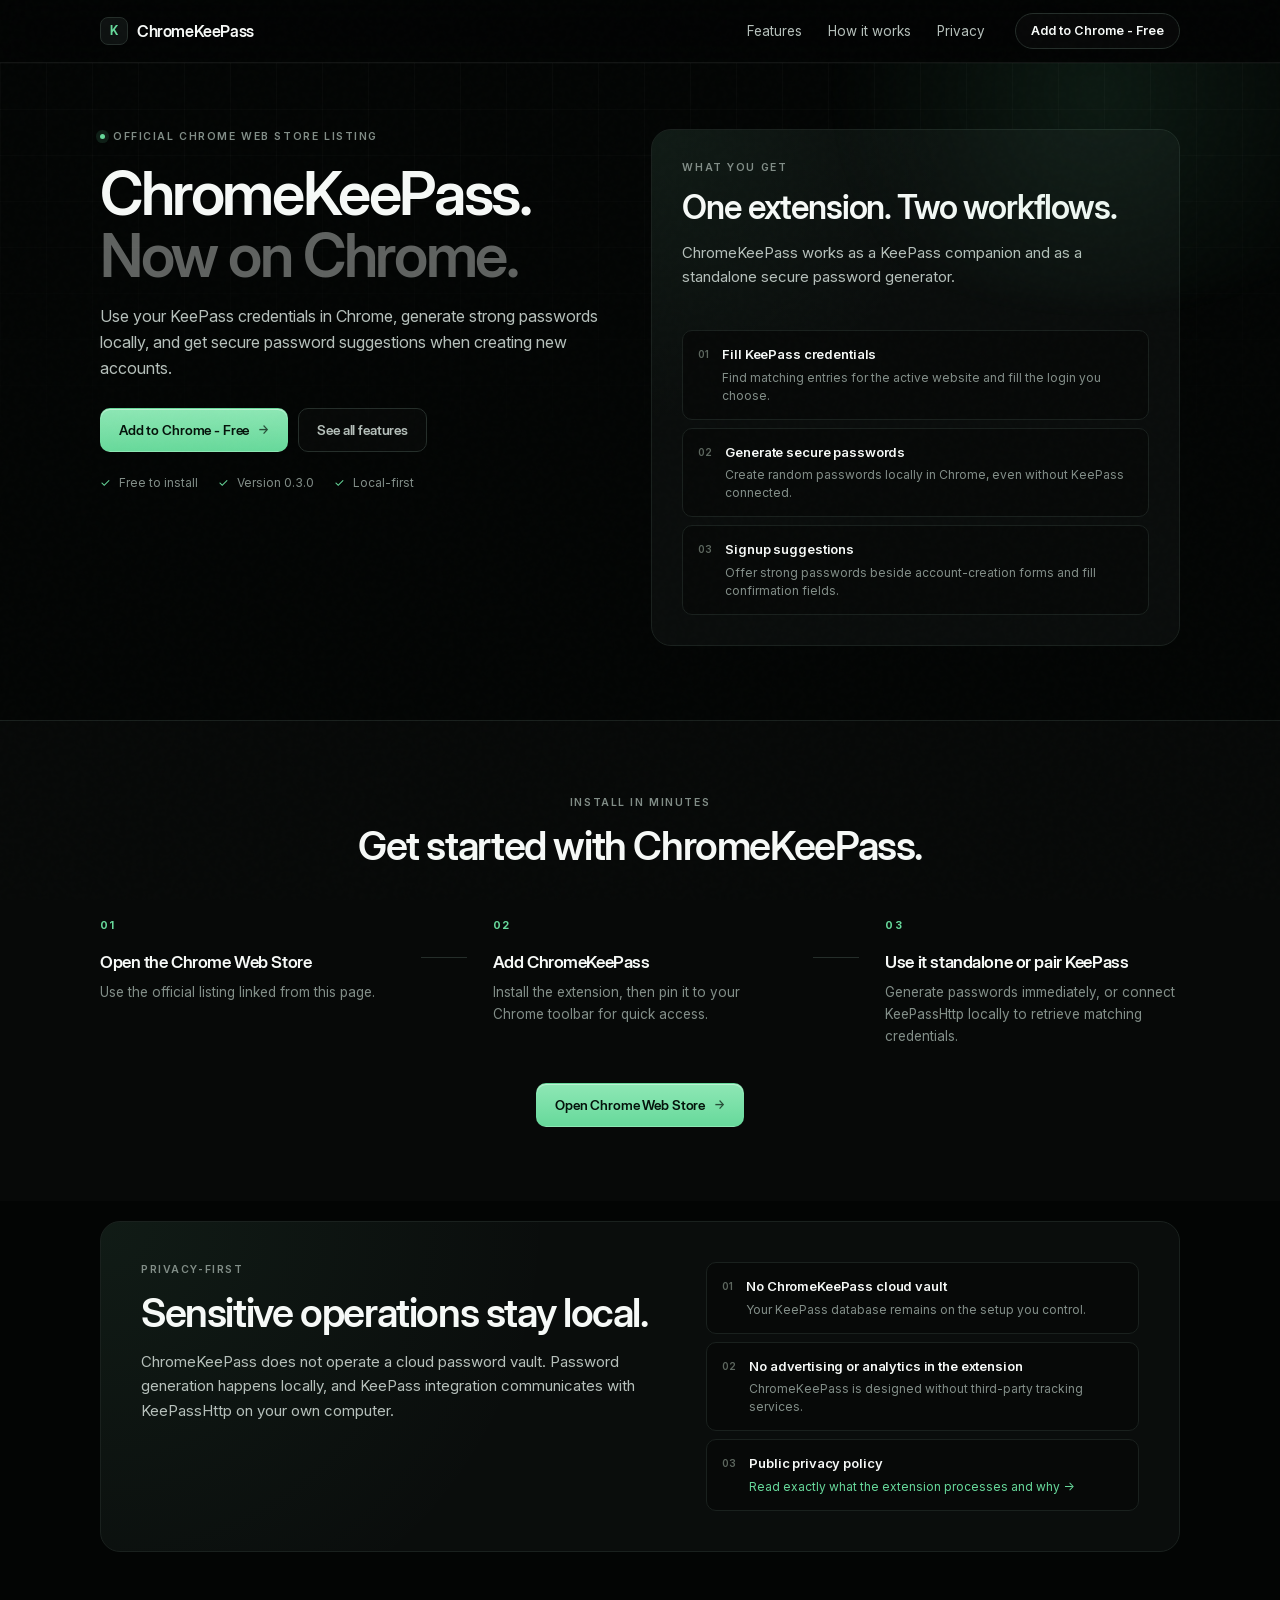
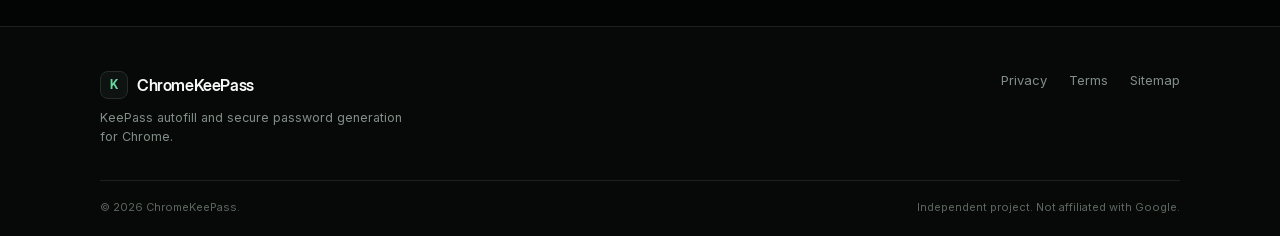
==== commit d7478e15: "Add files via upload" ====
--- a/chrome-extension/index.html
+++ b/chrome-extension/index.html
@@ -3,17 +3,17 @@
 <head>
   <meta charset="utf-8">
   <meta name="viewport" content="width=device-width,initial-scale=1">
-  <title>ChromeKeePass Chrome Extension — KeePass autofill &amp; secure passwords</title>
-  <meta name="description" content="Install the ChromeKeePass Chrome extension to fill KeePass credentials, generate secure passwords locally, and get password suggestions on signup forms.">
+  <title>Install ChromeKeePass - free KeePass extension</title>
+  <meta name="description" content="Add ChromeKeePass to Chrome in a few clicks. Version 0.3.0, free on the Chrome Web Store. Works on its own, and pairs with KeePass when you want.">
   <meta name="theme-color" content="#030504">
   <meta property="og:type" content="website">
-  <meta property="og:title" content="ChromeKeePass Chrome Extension — KeePass autofill &amp; secure passwords">
-  <meta property="og:description" content="Free Chrome extension for KeePass autofill, local password generation and secure signup suggestions.">
+  <meta property="og:title" content="Install ChromeKeePass - free KeePass extension">
+  <meta property="og:description" content="Add ChromeKeePass to Chrome in a few clicks. Free, and it works on its own or paired with KeePass.">
   <meta property="og:url" content="https://chromekeepass.com/chrome-extension/">
   <meta property="og:image" content="https://chromekeepass.com/assets/og-image.png">
   <meta property="og:image:width" content="1200">
   <meta property="og:image:height" content="630">
-  <meta property="og:image:alt" content="ChromeKeePass — KeePass autofill and secure passwords for Chrome">
+  <meta property="og:image:alt" content="ChromeKeePass - KeePass autofill and secure passwords for Chrome">
   <meta name="twitter:card" content="summary_large_image">
   <link rel="canonical" href="https://chromekeepass.com/chrome-extension/">
   <link rel="icon" href="/assets/favicon.svg" type="image/svg+xml">
@@ -22,7 +22,7 @@
   {
     "@context":"https://schema.org",
     "@type":"SoftwareApplication",
-    "name":"ChromeKeePass — KeePass companion",
+    "name":"ChromeKeePass - KeePass companion",
     "applicationCategory":"BrowserApplication",
     "operatingSystem":"Google Chrome",
     "softwareVersion":"0.3.0",
@@ -39,10 +39,10 @@
     <div class="container nav-wrap">
       <a class="brand" href="/" aria-label="ChromeKeePass home"><span class="brand-mark small">K</span><span>ChromeKeePass</span></a>
       <nav class="desktop-nav" aria-label="Primary"><a href="/#features">Features</a><a href="/#how">How it works</a><a href="/privacy/">Privacy</a></nav>
-      <a class="nav-cta" href="https://chromewebstore.google.com/detail/cpjcaabhelajbdeekeffbkckmcagmgfl" target="_blank" rel="noopener">Add to Chrome — Free</a>
+      <a class="nav-cta" href="https://chromewebstore.google.com/detail/cpjcaabhelajbdeekeffbkckmcagmgfl" target="_blank" rel="noopener">Add to Chrome - Free</a>
       <button class="menu-btn" type="button" aria-label="Open menu" aria-expanded="false"><span></span><span></span></button>
     </div>
-    <div class="mobile-menu" aria-hidden="true"><a href="/">Home</a><a href="/#features">Features</a><a href="https://chromewebstore.google.com/detail/cpjcaabhelajbdeekeffbkckmcagmgfl" target="_blank" rel="noopener">Add to Chrome — Free</a><a href="/privacy/">Privacy</a></div>
+    <div class="mobile-menu" aria-hidden="true"><a href="/">Home</a><a href="/#features">Features</a><a href="https://chromewebstore.google.com/detail/cpjcaabhelajbdeekeffbkckmcagmgfl" target="_blank" rel="noopener">Add to Chrome - Free</a><a href="/privacy/">Privacy</a></div>
   </header>
 
   <main>
@@ -53,7 +53,7 @@
           <h1>ChromeKeePass.<br><span>Now on Chrome.</span></h1>
           <p class="hero-lead">Use your KeePass credentials in Chrome, generate strong passwords locally, and get secure password suggestions when creating new accounts.</p>
           <div class="hero-actions">
-            <a class="btn btn-primary" href="https://chromewebstore.google.com/detail/cpjcaabhelajbdeekeffbkckmcagmgfl" target="_blank" rel="noopener">Add to Chrome — Free <span>→</span></a>
+            <a class="btn btn-primary" href="https://chromewebstore.google.com/detail/cpjcaabhelajbdeekeffbkckmcagmgfl" target="_blank" rel="noopener">Add to Chrome - Free <span>→</span></a>
             <a class="btn btn-ghost" href="/#features">See all features</a>
           </div>
           <div class="trust-row"><span><i>✓</i> Free to install</span><span><i>✓</i> Version 0.3.0</span><span><i>✓</i> Local-first</span></div>
--- a/assets/styles.css
+++ b/assets/styles.css
@@ -1,4 +1,26 @@
-@import url('https://fonts.googleapis.com/css2?family=Inter:wght@400;500;600&family=Inter+Tight:wght@500;600;700&display=swap');
+/* Polices hébergées sur le site — aucun appel à un serveur tiers. */
+
+@font-face{
+  font-family:"Inter";
+  src:url("/assets/fonts/inter-variable.woff2") format("woff2");
+  font-weight:100 900;
+  font-style:normal;
+  font-display:swap;
+}
+@font-face{
+  font-family:"Inter Display";
+  src:url("/assets/fonts/inter-display-semibold.woff2") format("woff2");
+  font-weight:600;
+  font-style:normal;
+  font-display:swap;
+}
+@font-face{
+  font-family:"Inter Display";
+  src:url("/assets/fonts/inter-display-bold.woff2") format("woff2");
+  font-weight:700;
+  font-style:normal;
+  font-display:swap;
+}
 
 /* ============================================================
    ChromeKeePass — design system
@@ -55,7 +77,7 @@
 
 .container{width:min(var(--max),calc(100% - 44px));margin-inline:auto}
 
-h1,h2,h3,.brand,.btn,.demo-logo{font-family:"Inter Tight",Inter,system-ui,sans-serif}
+h1,h2,h3,.brand,.btn,.demo-logo{font-family:"Inter Display",Inter,system-ui,sans-serif}
 
 .noise{
   position:fixed;inset:0;pointer-events:none;opacity:.022;z-index:100;
@@ -428,7 +450,7 @@
 
 .not-found{min-height:calc(100vh - 63px);display:grid;place-items:center;text-align:center;padding:40px}
 .not-found .code{
-  font-family:"Inter Tight",Inter,sans-serif;
+  font-family:"Inter Display",Inter,sans-serif;
   font-size:clamp(110px,20vw,220px);font-weight:700;
   letter-spacing:-.07em;color:#0f1614;line-height:.75;
 }
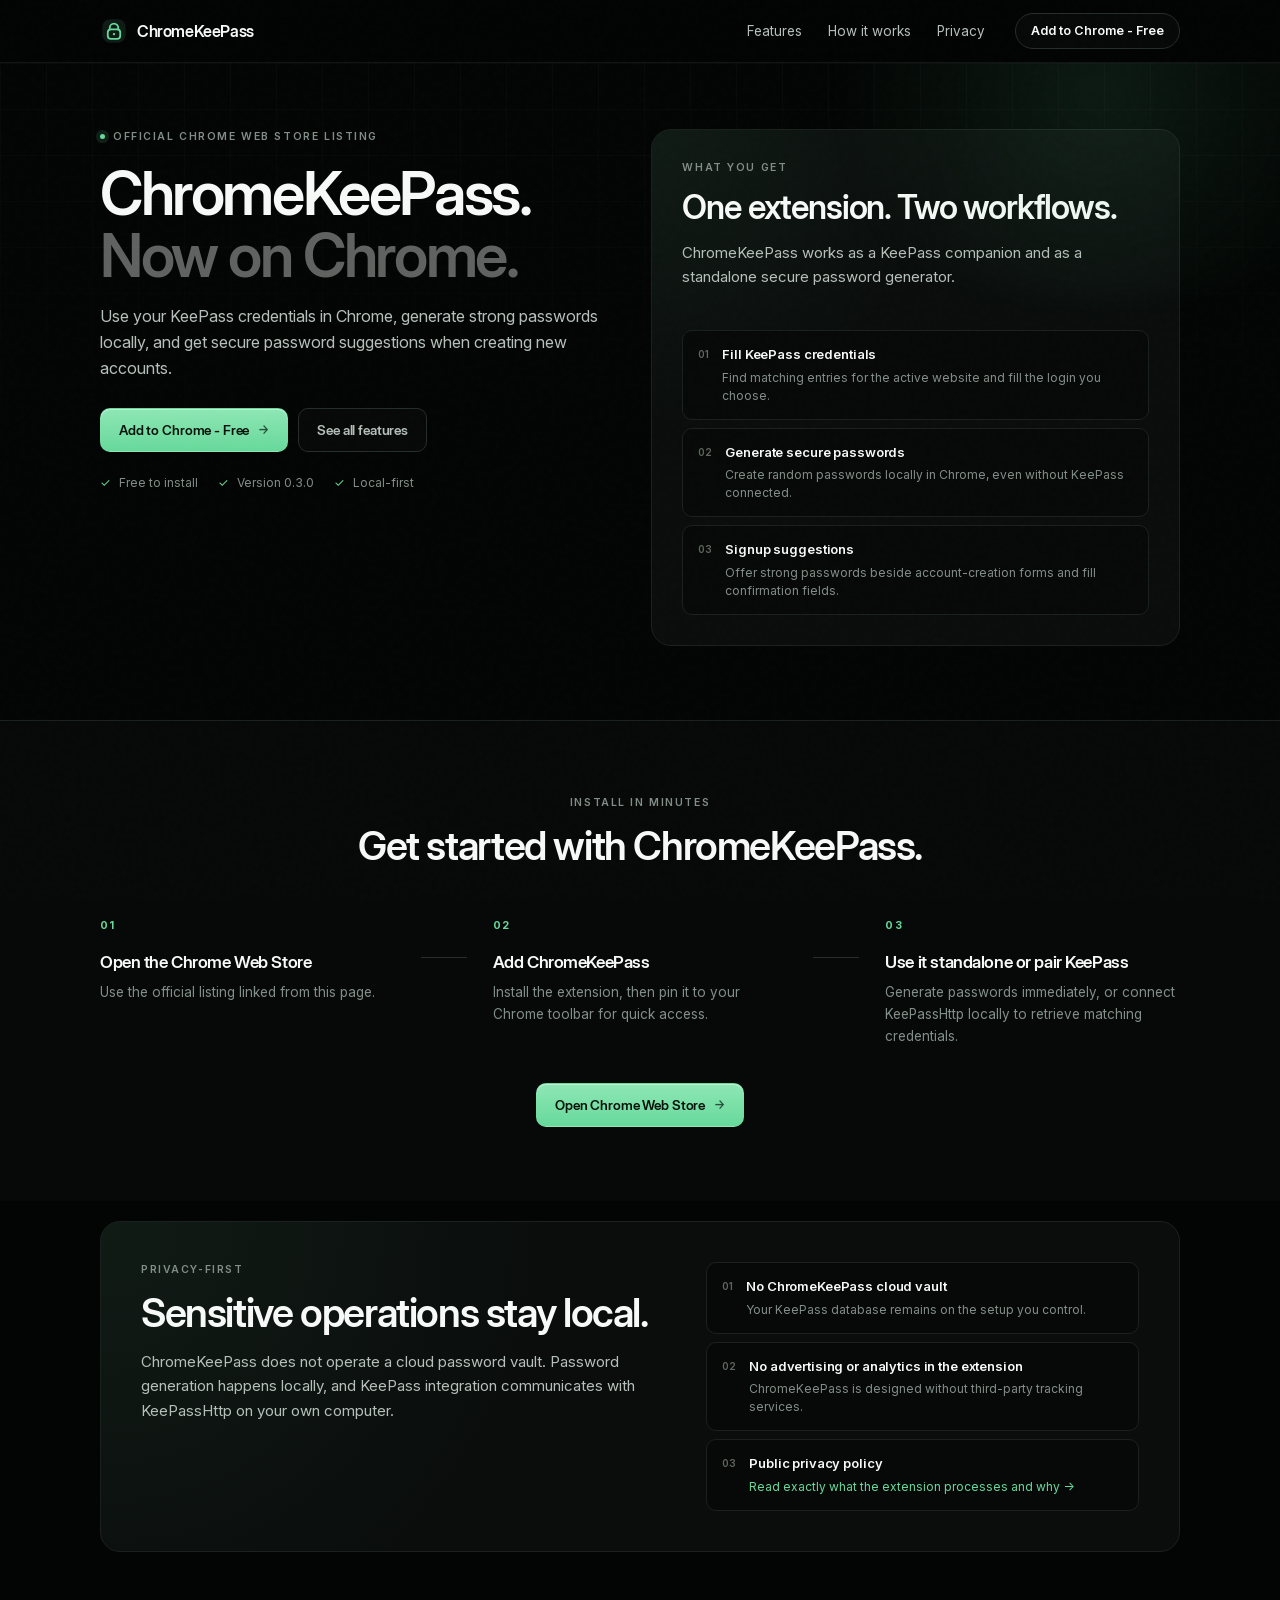
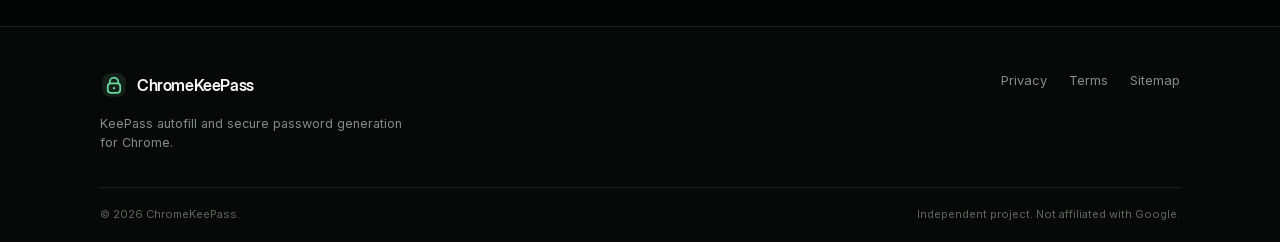
==== commit 913ddf3b: "Add files via upload" ====
--- a/chrome-extension/index.html
+++ b/chrome-extension/index.html
@@ -37,7 +37,7 @@
   <div class="noise" aria-hidden="true"></div>
   <header class="site-header">
     <div class="container nav-wrap">
-      <a class="brand" href="/" aria-label="ChromeKeePass home"><span class="brand-mark small">K</span><span>ChromeKeePass</span></a>
+      <a class="brand" href="/" aria-label="ChromeKeePass home"><span class="brand-mark" aria-hidden="true"><svg viewBox="0 0 36 36" fill="none"><rect x="3" y="3" width="30" height="30" rx="10" fill="currentColor" opacity=".12"/><path d="M12.5 16.2v-2.1a5.5 5.5 0 0 1 11 0v2.1" stroke="currentColor" stroke-width="2.3" stroke-linecap="round"/><rect x="10" y="16" width="16" height="12" rx="4" stroke="currentColor" stroke-width="2.3"/><circle cx="18" cy="22" r="1.5" fill="currentColor"/></svg></span><span>ChromeKeePass</span></a>
       <nav class="desktop-nav" aria-label="Primary"><a href="/#features">Features</a><a href="/#how">How it works</a><a href="/privacy/">Privacy</a></nav>
       <a class="nav-cta" href="https://chromewebstore.google.com/detail/cpjcaabhelajbdeekeffbkckmcagmgfl" target="_blank" rel="noopener">Add to Chrome - Free</a>
       <button class="menu-btn" type="button" aria-label="Open menu" aria-expanded="false"><span></span><span></span></button>
@@ -100,7 +100,7 @@
   </main>
 
   <footer>
-    <div class="container footer-grid"><div><a class="brand" href="/"><span class="brand-mark small">K</span><span>ChromeKeePass</span></a><p>KeePass autofill and secure password generation for Chrome.</p></div><div class="footer-links"><a href="/privacy/">Privacy</a><a href="/terms/">Terms</a><a href="/sitemap.xml">Sitemap</a></div></div>
+    <div class="container footer-grid"><div><a class="brand" href="/"><span class="brand-mark" aria-hidden="true"><svg viewBox="0 0 36 36" fill="none"><rect x="3" y="3" width="30" height="30" rx="10" fill="currentColor" opacity=".12"/><path d="M12.5 16.2v-2.1a5.5 5.5 0 0 1 11 0v2.1" stroke="currentColor" stroke-width="2.3" stroke-linecap="round"/><rect x="10" y="16" width="16" height="12" rx="4" stroke="currentColor" stroke-width="2.3"/><circle cx="18" cy="22" r="1.5" fill="currentColor"/></svg></span><span>ChromeKeePass</span></a><p>KeePass autofill and secure password generation for Chrome.</p></div><div class="footer-links"><a href="/privacy/">Privacy</a><a href="/terms/">Terms</a><a href="/sitemap.xml">Sitemap</a></div></div>
     <div class="container footer-bottom"><span>© <span id="year"></span> ChromeKeePass.</span><span>Independent project. Not affiliated with Google.</span></div>
   </footer>
   <script src="/assets/app.js"></script>
